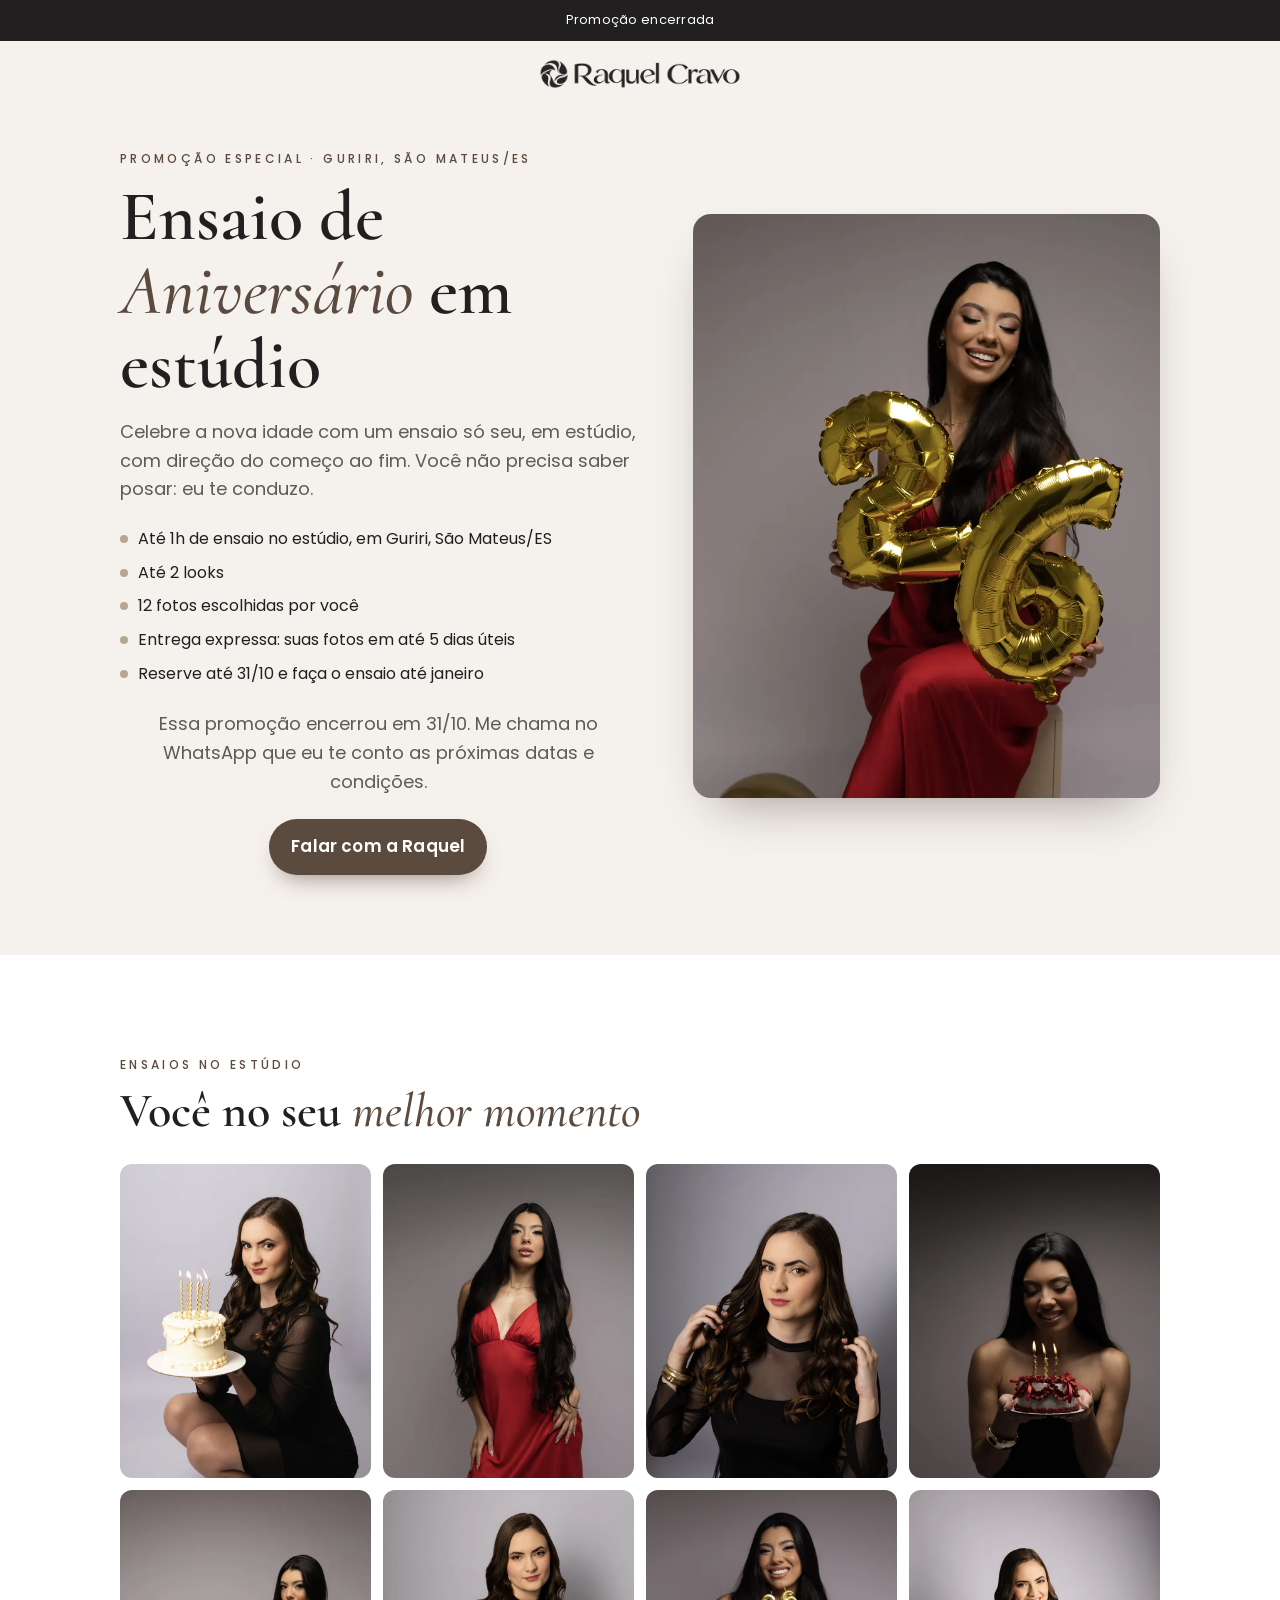
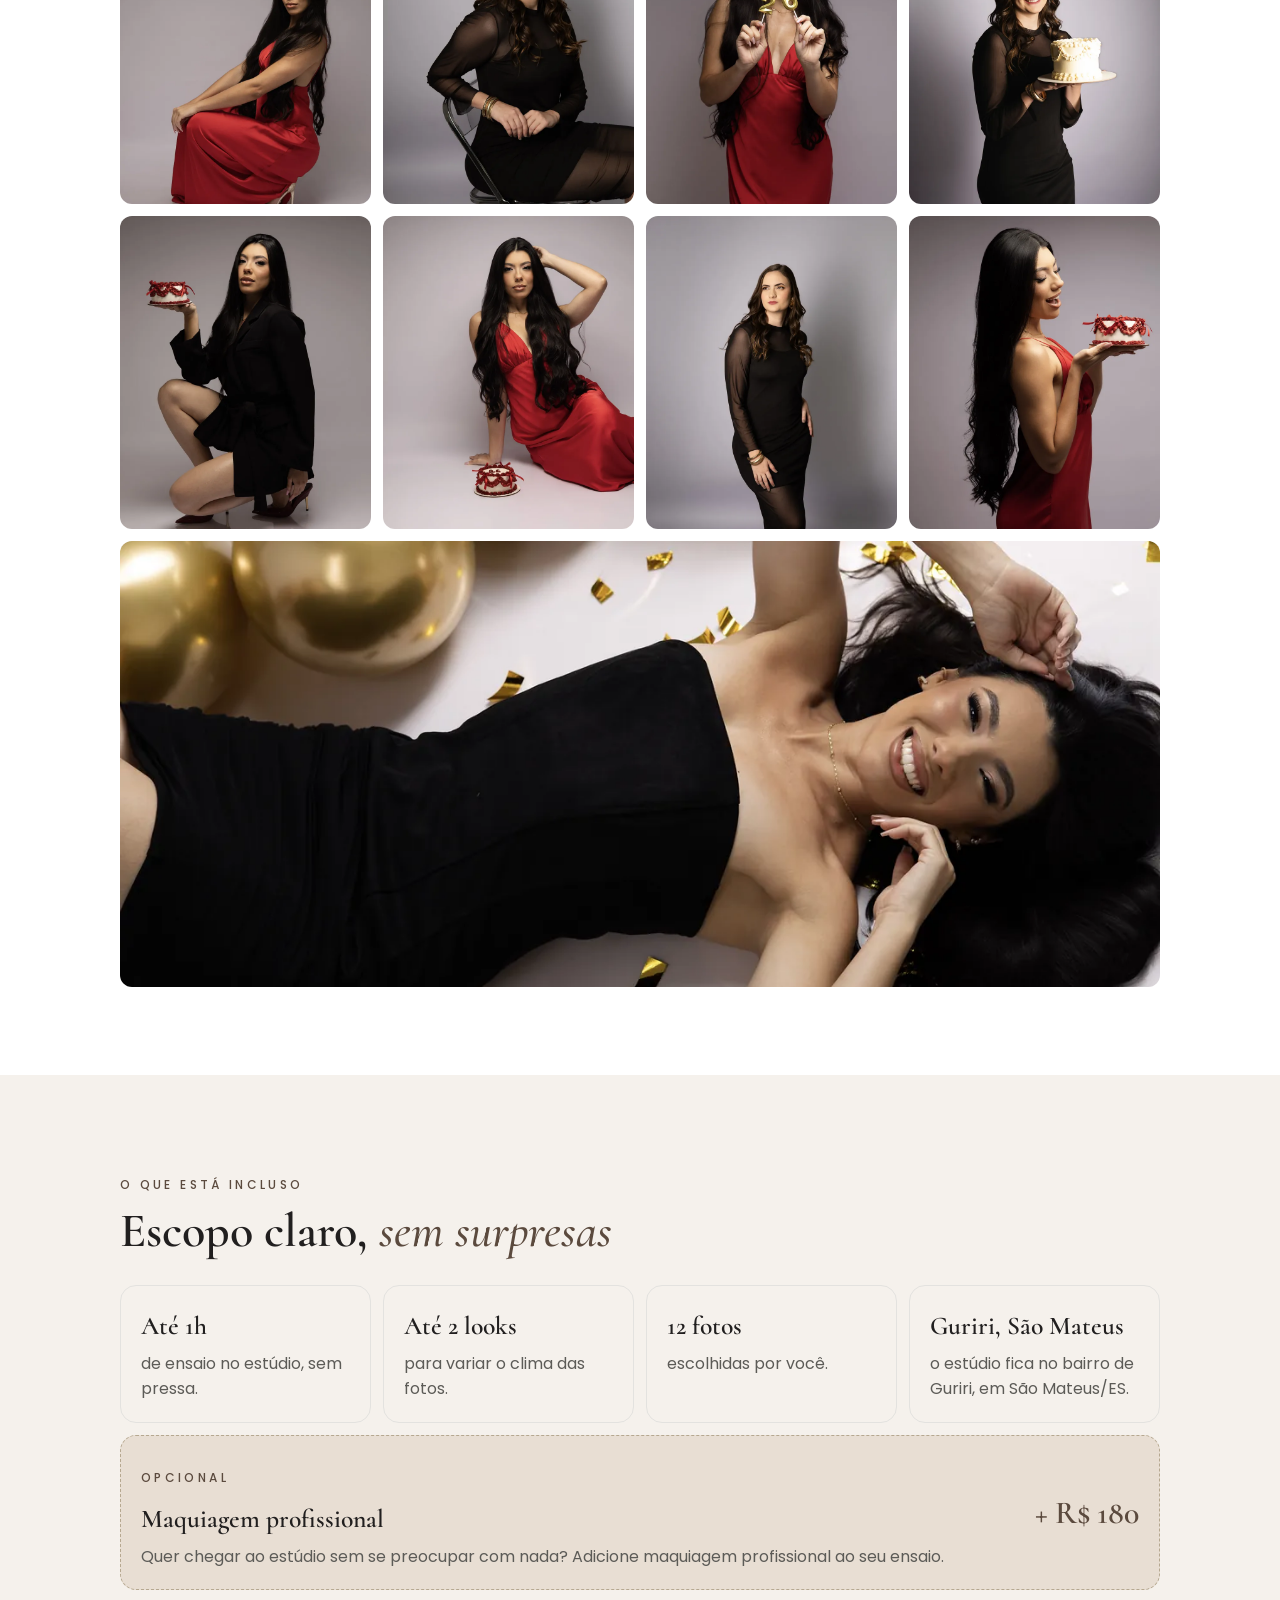
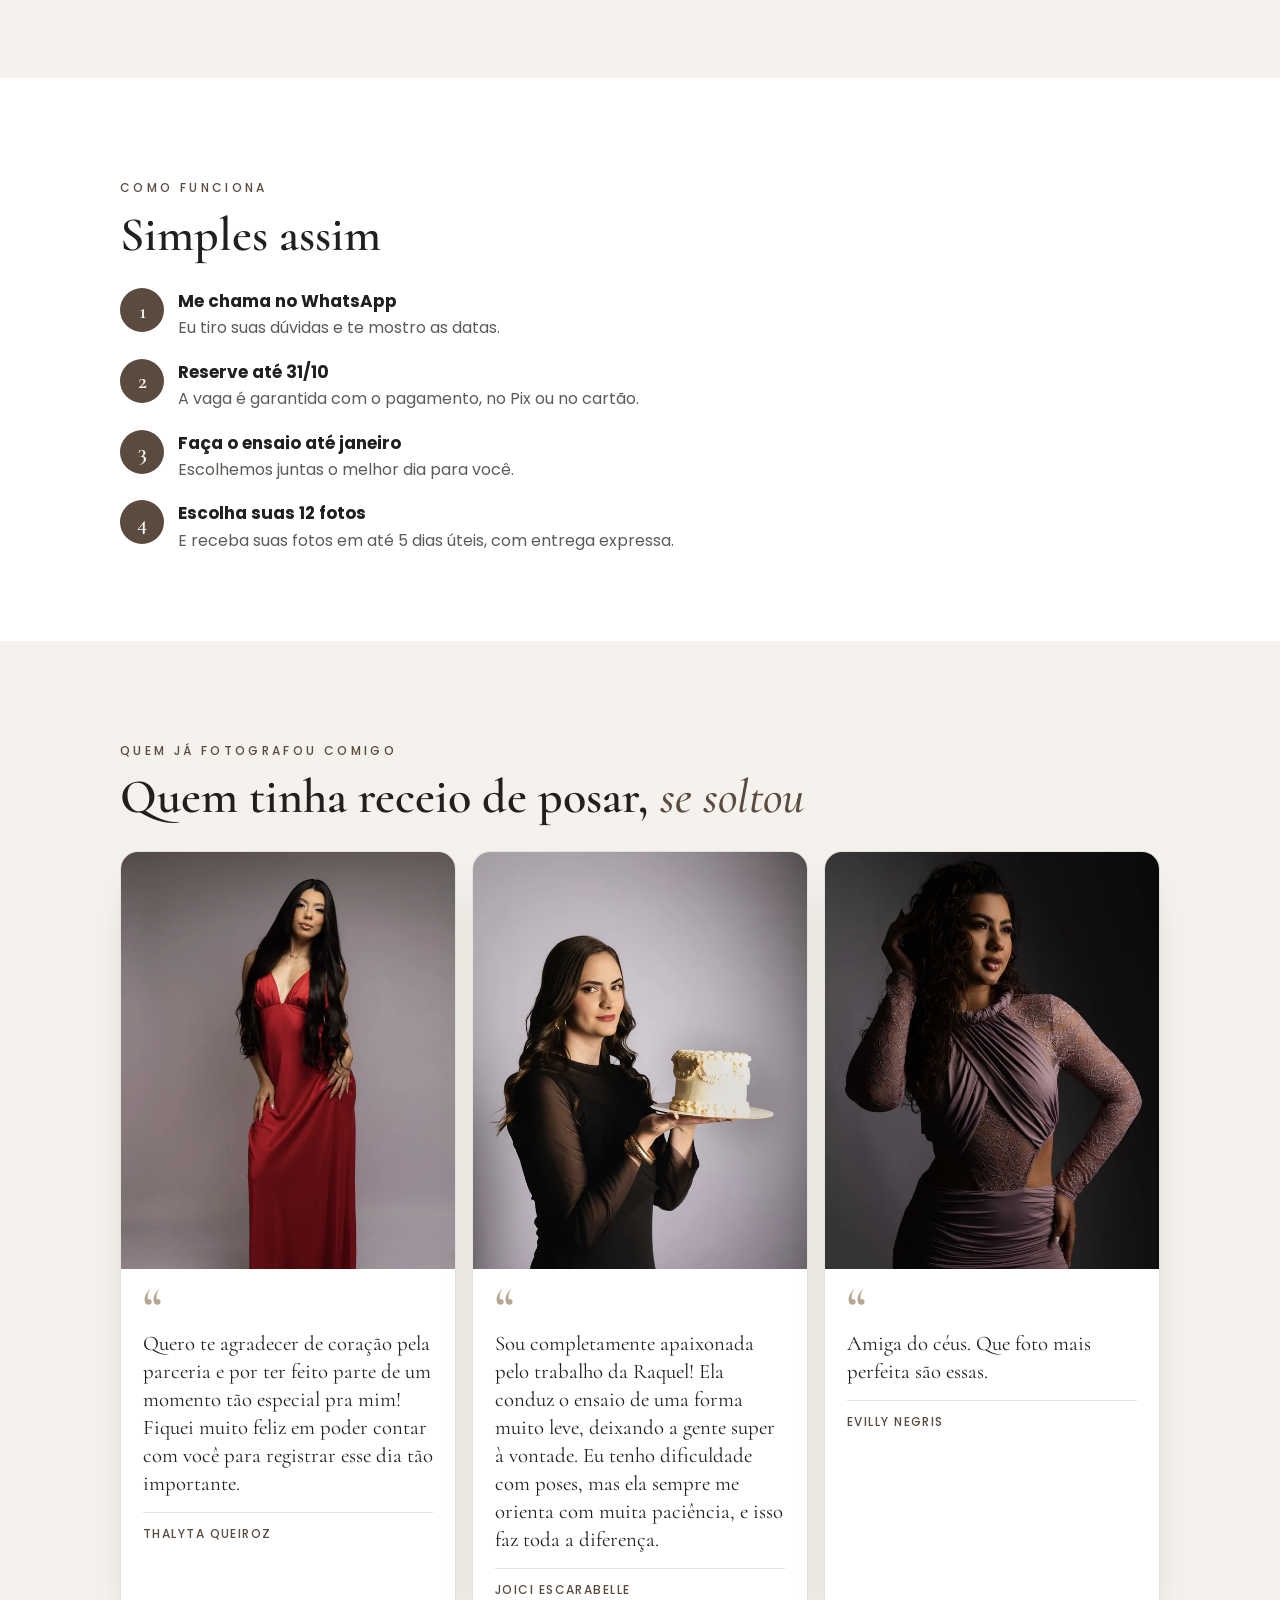
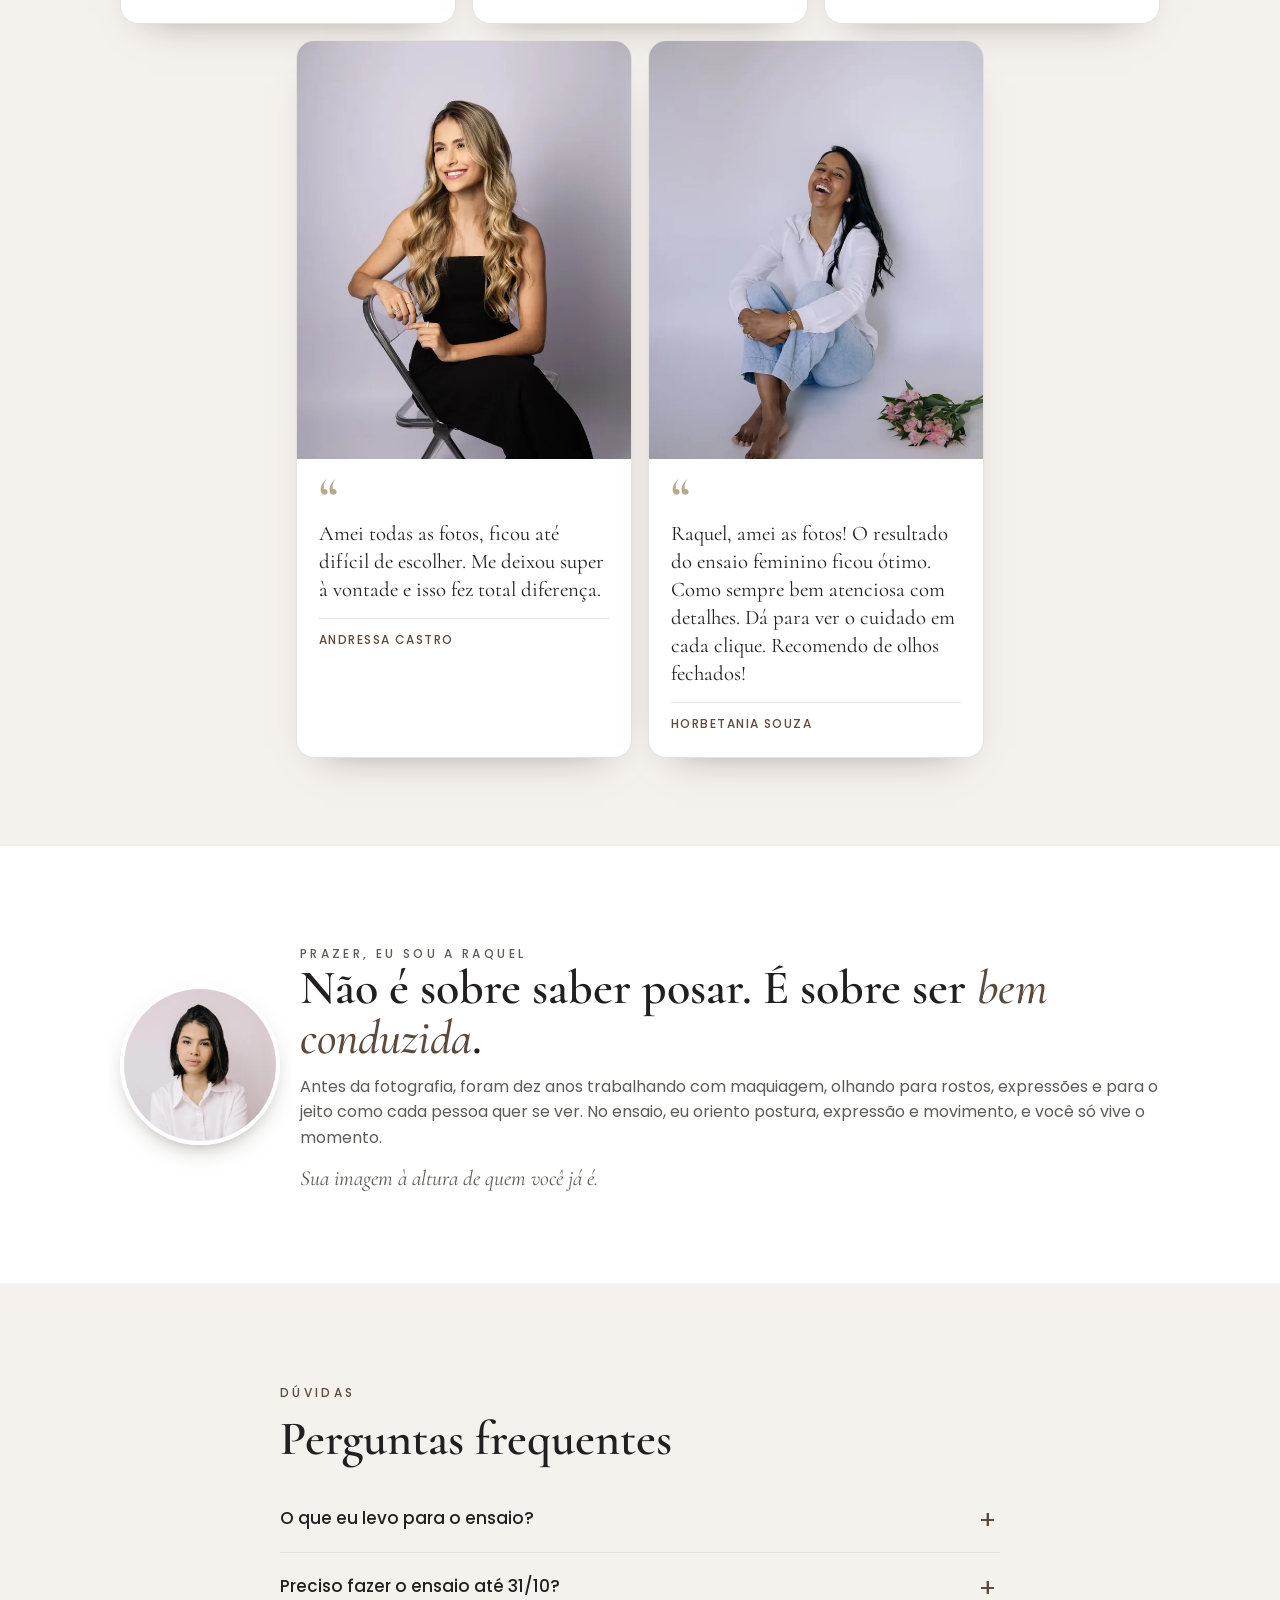
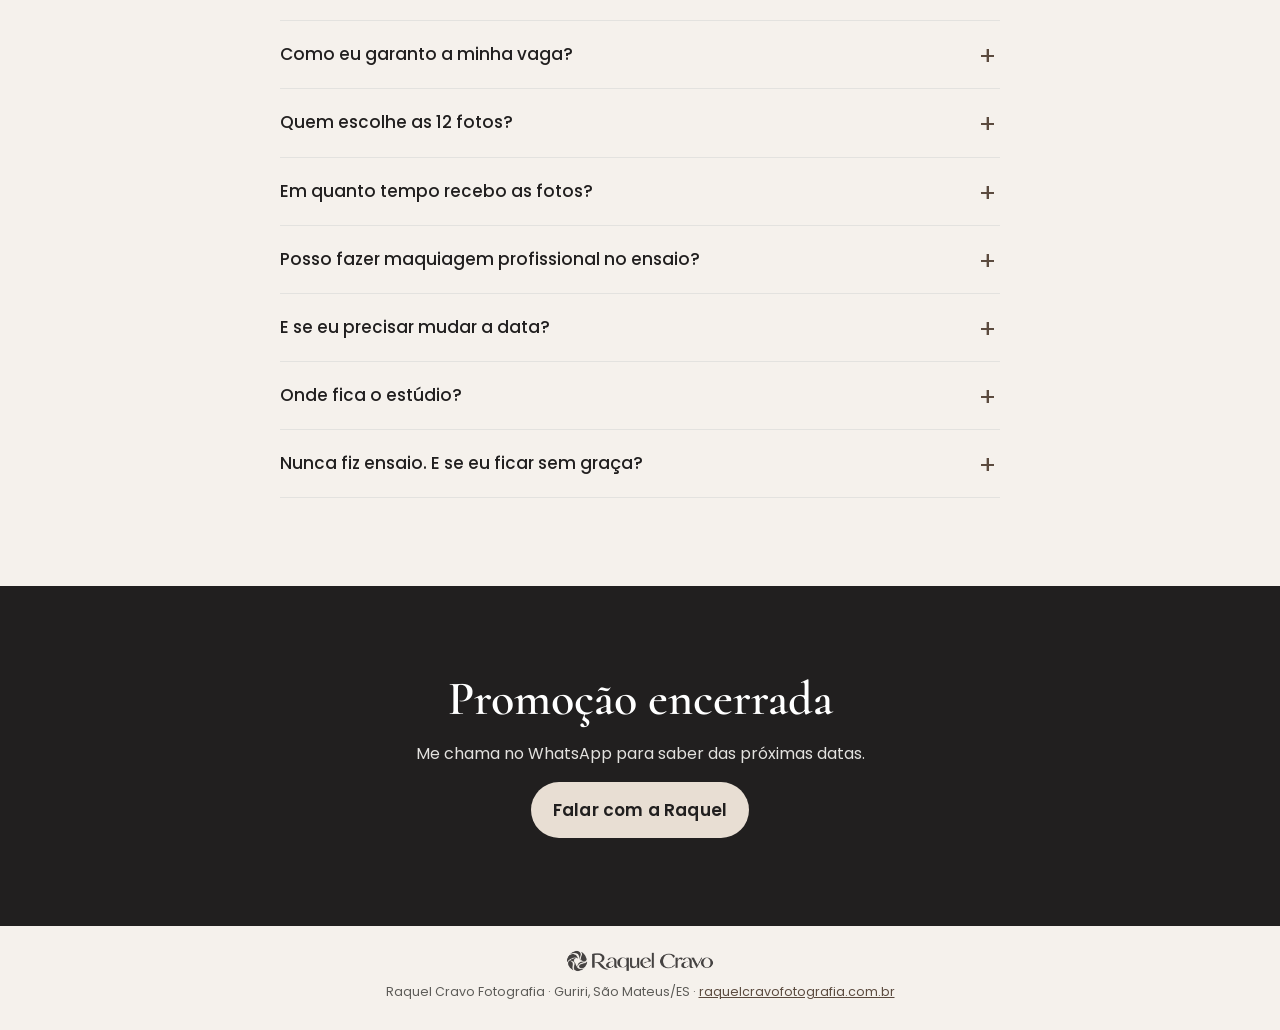
==== aniversario/index.html @ 0a1e026f "Adiciona LP do ensaio de aniversário Co-Authored-By: Claude Sonnet 5.5 <noreply@anthropic.com>" ====
<!doctype html>
<html lang="pt-BR">
<head>
<meta charset="utf-8">
<meta name="viewport" content="width=device-width, initial-scale=1, viewport-fit=cover">
<title>Ensaio de Aniversário em Estúdio | Raquel Cravo Fotografia</title>
<meta name="description" content="Ensaio de aniversário em estúdio em Guriri, São Mateus: até 1h, até 2 looks e 12 fotos escolhidas por você, com entrega expressa em até 5 dias úteis. Em até 12x de R$ 45. Reserve até 31/10.">
<meta name="robots" content="noindex, follow">
<link rel="canonical" href="https://raquelcravofotografia.com.br/aniversario/">
<meta name="theme-color" content="#f5f1ec">
<meta property="og:type" content="website">
<meta property="og:locale" content="pt_BR">
<meta property="og:title" content="Ensaio de Aniversário em Estúdio | Raquel Cravo">
<meta property="og:description" content="Até 1h, até 2 looks e 12 fotos escolhidas por você. Em até 12x de R$ 45. Reserve até 31/10.">
<meta property="og:url" content="https://raquelcravofotografia.com.br/aniversario/">
<meta property="og:image" content="https://raquelcravofotografia.com.br/aniversario/img/og.jpg">
<link rel="icon" href="/favicon.ico">
<link rel="preconnect" href="https://fonts.googleapis.com">
<link rel="preconnect" href="https://fonts.gstatic.com" crossorigin>
<link rel="stylesheet" href="https://fonts.googleapis.com/css2?family=Cormorant:ital,wght@0,500;0,600;1,500&family=Poppins:wght@400;500;600&display=swap" media="print" onload="this.media='all'">
<link rel="preload" as="image" href="img/foto-01.webp" fetchpriority="high">

<!-- Meta Pixel (landing page) -->
<script>
!function(f,b,e,v,n,t,s){if(f.fbq)return;n=f.fbq=function(){n.callMethod?n.callMethod.apply(n,arguments):n.queue.push(arguments)};if(!f._fbq)f._fbq=n;n.push=n;n.loaded=!0;n.version='2.0';n.queue=[];t=b.createElement(e);t.async=!0;t.src=v;s=b.getElementsByTagName(e)[0];s.parentNode.insertBefore(t,s)}(window,document,'script','https://connect.facebook.net/en_US/fbevents.js');
fbq('init','1115416344748995');fbq('track','PageView');
</script>
<noscript><img height="1" width="1" style="display:none" alt="" src="https://www.facebook.com/tr?id=1115416344748995&ev=PageView&noscript=1"></noscript>
<!-- Microsoft Clarity -->
<script>(function(c,l,a,r,i,t,y){c[a]=c[a]||function(){(c[a].q=c[a].q||[]).push(arguments)};t=l.createElement(r);t.async=1;t.src="https://www.clarity.ms/tag/"+i;y=l.getElementsByTagName(r)[0];y.parentNode.insertBefore(t,y)})(window,document,"clarity","script","xpft2k4udn");</script>

<style>
  :root {
    /* Paleta da Plataforma de Marca Raquel Cravo */
    --bg: #f5f1ec;          /* Ivory Veil clareado */
    --bg-2: #e8ded3;        /* Ivory Veil */
    --ink: #211f1f;         /* Obsidian */
    --ink-2: #211f1f;
    --muted: #5c5b57;       /* Graphite */
    --accent: #b6a890;      /* Soft Taupe */
    --accent-dark: #5b4a3e; /* Espresso */
    --olive: #505141;       /* Deep Olive */
    --line: #e3e2df;        /* Cloud White */
    --serif: "Cormorant", Georgia, "Times New Roman", serif;
    --sans: "Poppins", -apple-system, BlinkMacSystemFont, "Segoe UI", Roboto, Arial, sans-serif;
  }
  * { box-sizing: border-box; }
  [hidden] { display: none !important; }
  html { -webkit-text-size-adjust: 100%; scroll-behavior: smooth; }
  body { margin: 0; background: var(--bg); color: var(--ink); font: 16px/1.6 var(--sans); }
  img { max-width: 100%; display: block; }
  a { color: inherit; }
  .wrap { max-width: 1080px; margin: 0 auto; padding: 0 20px; }
  .eyebrow { font-size: 12px; letter-spacing: .28em; text-transform: uppercase; color: var(--accent-dark); font-weight: 500; }
  h1, h2 { font-family: var(--serif); font-weight: 600; color: var(--ink-2); line-height: 1.05; margin: 0; }
  h1 { font-size: clamp(2.6rem, 9vw, 4.4rem); }
  h2 { font-size: clamp(2rem, 6.5vw, 3rem); }
  .italic { font-style: italic; font-weight: 500; color: var(--accent-dark); }
  section { padding: 64px 0; }

  /* Faixa do prazo */
  .deadline {
    position: sticky; top: 0; z-index: 30;
    background: var(--ink); color: #fff; text-align: center;
    padding: 10px 12px; padding-top: max(10px, env(safe-area-inset-top));
    font-size: 13px; letter-spacing: .02em;
  }
  .deadline b { font-variant-numeric: tabular-nums; font-weight: 600; color: #e8ded3; }

  /* Hero */
  .hero { padding: 28px 0 56px; }
  .hero-grid { display: grid; gap: 28px; align-items: center; }
  .hero-photo { border-radius: 18px; overflow: hidden; aspect-ratio: 4/5; background: var(--bg-2); box-shadow: 0 24px 50px -24px rgb(42 31 25 / .45); }
  .hero-photo img { width: 100%; height: 100%; object-fit: cover; }
  .hero p.lead { font-size: 18px; color: var(--muted); margin: 16px 0 22px; }
  .bullets { list-style: none; padding: 0; margin: 0 0 24px; display: grid; gap: 8px; }
  .bullets li { display: flex; gap: 10px; align-items: flex-start; color: var(--ink-2); }
  .bullets li::before { content: ""; flex: none; width: 8px; height: 8px; margin-top: 9px; border-radius: 50%; background: var(--accent); }

  .price { background: #fff; border: 1px solid var(--line); border-radius: 16px; padding: 18px 18px 16px; margin-bottom: 18px; }
  .price .parc { font-family: var(--serif); font-size: 2.4rem; font-weight: 600; color: var(--ink); line-height: 1; }
  .price .parc small { font-family: var(--sans); font-size: 15px; font-weight: 500; color: var(--muted); }
  .price .pix { margin-top: 8px; font-size: 15px; color: var(--ink-2); }
  .price .pix b { color: var(--accent-dark); }
  .tag { display: inline-block; margin-left: 6px; background: var(--bg-2); color: var(--accent-dark); border-radius: 999px; padding: 2px 10px; font-size: 12px; font-weight: 600; }

  .btn {
    display: flex; align-items: center; justify-content: center; gap: 10px;
    width: 100%; min-height: 56px; padding: 0 22px; border-radius: 999px;
    background: var(--accent-dark); color: #fff; text-decoration: none;
    font: 600 17px/1.2 var(--sans); letter-spacing: .01em;
    box-shadow: 0 12px 24px -12px rgb(91 74 62 / .7);
    transition: background-color .2s, transform .2s;
  }
  .btn:hover { background: #211f1f; }
  .btn:active { transform: scale(.98); }
  .btn svg { width: 22px; height: 22px; flex: none; }
  .micro { text-align: center; font-size: 13.5px; color: var(--muted); margin-top: 10px; }

  /* Galeria */
  .gallery { display: grid; grid-template-columns: repeat(2, 1fr); gap: 8px; margin-top: 28px; }
  .gallery figure { margin: 0; border-radius: 12px; overflow: hidden; background: var(--bg-2); aspect-ratio: 4/5; }
  .gallery figure.wide { grid-column: span 2; aspect-ratio: 16/11; }
  .gallery img { width: 100%; height: 100%; object-fit: cover; }

  /* Incluso */
  .alt { background: #fff; }
  .cards { display: grid; gap: 12px; margin-top: 28px; }
  .card { border: 1px solid var(--line); border-radius: 16px; padding: 20px; background: var(--bg); }
  .card h3 { margin: 0 0 4px; font-family: var(--serif); font-size: 1.6rem; font-weight: 600; color: var(--ink-2); }
  .card p { margin: 0; color: var(--muted); }

  .addon { margin-top: 12px; display: flex; gap: 16px; align-items: center; justify-content: space-between; border: 1px dashed var(--accent); border-radius: 16px; padding: 20px; background: var(--bg-2); }
  .addon h3 { margin: 4px 0 4px; font-family: var(--serif); font-size: 1.6rem; font-weight: 600; color: var(--ink-2); }
  .addon p:not(.eyebrow) { margin: 0; color: var(--muted); }
  @media (max-width: 759px) { .addon { flex-direction: column; align-items: flex-start; } }
  .addon-price { flex: none; font: 600 2rem/1 var(--serif); color: var(--accent-dark); white-space: nowrap; }

  /* Passos */
  .steps { list-style: none; padding: 0; margin: 28px 0 0; counter-reset: s; display: grid; gap: 18px; }
  .steps li { counter-increment: s; display: grid; grid-template-columns: 44px 1fr; gap: 14px; align-items: start; }
  .steps li::before { content: counter(s); width: 44px; height: 44px; border-radius: 50%; background: var(--accent-dark); color: #fff; display: flex; align-items: center; justify-content: center; font: 600 1.4rem var(--serif); }
  .steps b { display: block; color: var(--ink-2); font-size: 17px; }
  .steps span { color: var(--muted); }

  /* Depoimentos */
  .deps { display: flex; flex-wrap: wrap; justify-content: center; gap: 16px; margin-top: 28px; }
  .dep { margin: 0; flex: 1 1 100%; background: #fff; border: 1px solid var(--line); border-radius: 18px; overflow: hidden; box-shadow: 0 18px 40px -28px rgb(42 31 25 / .5); display: flex; flex-direction: column; }
  .dep img { width: 100%; height: auto; aspect-ratio: 1/1; object-fit: cover; object-position: 50% 18%; }
  .dep blockquote { margin: 0; padding: 22px 22px 24px; position: relative; flex: 1; }
  .dep blockquote::before { content: "\201C"; display: block; font: 600 3.4rem/.6 var(--serif); color: var(--accent); margin-bottom: 6px; }
  .dep blockquote p { margin: 0; font-family: var(--serif); font-size: 1.3rem; line-height: 1.35; color: var(--ink-2); }
  .dep cite { display: block; margin-top: 14px; padding-top: 12px; border-top: 1px solid var(--line); font: 500 12px var(--sans); letter-spacing: .12em; text-transform: uppercase; color: var(--accent-dark); font-style: normal; }
  .cta-row { display: flex; justify-content: center; margin-top: 28px; }
  .cta-row .btn { max-width: 560px; text-align: center; }

  /* Sobre */
  .about { display: grid; gap: 20px; align-items: center; }
  .about img { width: 140px; height: 140px; border-radius: 50%; object-fit: cover; border: 4px solid #fff; box-shadow: 0 10px 24px -12px rgb(42 31 25 / .5); }
  .about p { color: var(--muted); margin: 10px 0 0; }

  /* FAQ */
  details { border-bottom: 1px solid var(--line); padding: 4px 0; }
  summary { cursor: pointer; list-style: none; padding: 16px 32px 16px 0; position: relative; font-weight: 500; color: var(--ink-2); font-size: 17px; }
  summary::-webkit-details-marker { display: none; }
  summary::after { content: "+"; position: absolute; right: 4px; top: 12px; font: 400 1.6rem var(--sans); color: var(--accent-dark); transition: transform .2s; }
  details[open] summary::after { transform: rotate(45deg); }
  details p { margin: 0 0 16px; color: var(--muted); }

  /* CTA final */
  .final { background: var(--ink); color: #fff; text-align: center; }
  .final h2 { color: #fff; }
  .final p { color: #e3e2df; }
  .count { display: flex; justify-content: center; gap: 10px; margin: 24px 0; }
  .count div { min-width: 68px; padding: 10px 6px; border-radius: 12px; background: rgb(255 255 255 / .08); }
  .count b { display: block; font: 600 2rem/1 var(--serif); font-variant-numeric: tabular-nums; color: #fff; }
  .count small { font-size: 11px; letter-spacing: .14em; text-transform: uppercase; color: #b6a890; }
  .final .btn { max-width: 420px; margin: 0 auto; background: #e8ded3; color: var(--ink); box-shadow: none; }
  .final .btn:hover { background: #fff; }
  .final .micro { color: #a9a6a1; }

  footer { text-align: center; font-size: 12.5px; color: var(--muted); padding: 24px 20px 110px; }
  footer a { color: var(--accent-dark); }

  /* Botão fixo no celular */
  .sticky {
    position: fixed; left: 0; right: 0; bottom: 0; z-index: 40;
    padding: 10px 16px calc(10px + env(safe-area-inset-bottom));
    background: rgb(245 241 236 / .96); border-top: 1px solid var(--line);
    backdrop-filter: blur(8px); -webkit-backdrop-filter: blur(8px);
    transform: translateY(110%); transition: transform .3s ease;
  }
  .sticky.show { transform: none; }
  .sticky .btn { min-height: 52px; font-size: 16px; }

  .closed { text-align: center; }
  .brand { display: flex; justify-content: center; padding: 18px 20px 0; }
  .brand img { height: 30px; width: auto; }
  .tagline { font-family: var(--serif); font-style: italic; font-size: 1.35rem; color: var(--accent-dark); margin: 18px 0 0; }

  @media (min-width: 760px) {
    section { padding: 88px 0; }
    .hero { padding: 48px 0 80px; }
    .hero-grid { grid-template-columns: 1.05fr .95fr; gap: 56px; }
    .hero-photo { order: 2; }
    .btn { width: auto; display: inline-flex; }
    .micro { text-align: left; }
    .gallery { grid-template-columns: repeat(4, 1fr); gap: 12px; }
    .gallery figure.wide { grid-column: span 4; aspect-ratio: 21/9; }
    .cards { grid-template-columns: repeat(4, 1fr); }
    .dep { flex: 0 1 calc((100% - 32px) / 3); }
    .dep img { aspect-ratio: 4/5; object-position: 50% 15%; }
    .about { grid-template-columns: 160px 1fr; }
    .about img { width: 160px; height: 160px; }
    .faq { max-width: 760px; }
    .sticky { display: none; }
    footer { padding-bottom: 28px; }
  }
  @media (prefers-reduced-motion: reduce) {
    html { scroll-behavior: auto; }
    .sticky, .btn, summary::after { transition: none; }
  }
</style>
</head>
<body>

<div class="deadline" role="status">
  <span class="js-open">Reservas até <b>31/10</b> · termina em <b class="js-short">--</b></span>
  <span class="js-closed" hidden>Promoção encerrada</span>
</div>

<header class="brand"><a href="/" aria-label="Raquel Cravo Fotografia"><img src="img/logo-escuro.png" alt="Raquel Cravo" width="1000" height="149"></a></header>

<main>
  <!-- HERO -->
  <section class="hero">
    <div class="wrap hero-grid">
      <div class="hero-photo">
        <img src="img/foto-01.webp" alt="Ensaio de aniversário em estúdio, com balões dourados" width="800" height="1000" fetchpriority="high">
      </div>
      <div>
        <p class="eyebrow">Promoção especial · Guriri, São Mateus/ES</p>
        <h1>Ensaio de <span class="italic">Aniversário</span> em estúdio</h1>
        <p class="lead">Celebre a nova idade com um ensaio só seu, em estúdio, com direção do começo ao fim. Você não precisa saber posar: eu te conduzo.</p>
        <ul class="bullets">
          <li>Até 1h de ensaio no estúdio, em Guriri, São Mateus/ES</li>
          <li>Até 2 looks</li>
          <li>12 fotos escolhidas por você</li>
          <li>Entrega expressa: suas fotos em até 5 dias úteis</li>
          <li>Reserve até 31/10 e faça o ensaio até janeiro</li>
        </ul>

        <div class="js-open">
          <div class="price">
            <div class="parc"><small>em até</small> 12x de R$ 45 <small>no cartão</small></div>
            <div class="pix">ou <b>R$ 450 no Pix</b> <span class="tag">economize R$ 90</span></div>
          </div>
          <a class="btn js-wa" href="#" data-origem="hero">
            <svg viewBox="0 0 24 24" fill="currentColor" aria-hidden="true"><path d="M12.04 2C6.58 2 2.13 6.45 2.13 11.91c0 1.75.46 3.45 1.32 4.95L2.05 22l5.25-1.38c1.45.79 3.08 1.21 4.74 1.21 5.46 0 9.91-4.45 9.91-9.91C21.95 6.45 17.5 2 12.04 2zm5.8 14.07c-.24.69-1.42 1.32-1.96 1.4-.5.08-1.13.11-1.82-.11-.42-.13-.96-.31-1.65-.61-2.9-1.25-4.79-4.17-4.94-4.36-.14-.2-1.18-1.57-1.18-3s.75-2.13 1.02-2.42c.27-.29.58-.36.78-.36h.56c.18 0 .42-.07.66.5.24.58.82 2.01.89 2.16.07.14.12.31.02.5-.1.2-.14.31-.29.48-.14.17-.3.37-.43.5-.14.14-.29.3-.13.59.17.29.74 1.22 1.59 1.98 1.09.97 2.01 1.27 2.3 1.42.29.14.46.12.63-.07.17-.2.72-.84.92-1.13.19-.29.38-.24.65-.14.26.1 1.68.79 1.97.93.29.15.48.22.55.34.07.12.07.69-.17 1.38z"/></svg>
            Quero garantir minha vaga
          </a>
          <p class="micro">Você fala direto comigo no WhatsApp.</p>
        </div>
        <div class="js-closed closed" hidden>
          <p class="lead">Essa promoção encerrou em 31/10. Me chama no WhatsApp que eu te conto as próximas datas e condições.</p>
          <a class="btn js-wa" href="#" data-origem="encerrada">Falar com a Raquel</a>
        </div>
      </div>
    </div>
  </section>

  <!-- GALERIA -->
  <section class="alt">
    <div class="wrap">
      <p class="eyebrow">Ensaios no estúdio</p>
      <h2>Você no seu <span class="italic">melhor momento</span></h2>
      <div class="gallery">
        <figure><img src="img/foto-02.webp" alt="Ensaio de aniversário em estúdio" width="800" height="1000" loading="lazy"></figure>
        <figure><img src="img/foto-11.webp" alt="Ensaio de aniversário em estúdio, look vermelho" width="800" height="1000" loading="lazy"></figure>
        <figure><img src="img/foto-04.webp" alt="Ensaio de aniversário em estúdio" width="800" height="1000" loading="lazy"></figure>
        <figure><img src="img/foto-03.webp" alt="Ensaio de aniversário em estúdio" width="800" height="1000" loading="lazy"></figure>
        <figure><img src="img/foto-12.webp" alt="Ensaio de aniversário em estúdio, look vermelho" width="800" height="1000" loading="lazy"></figure>
        <figure><img src="img/foto-06.webp" alt="Ensaio de aniversário em estúdio" width="800" height="1000" loading="lazy"></figure>
        <figure><img src="img/foto-07.webp" alt="Ensaio de aniversário em estúdio" width="800" height="1000" loading="lazy"></figure>
        <figure><img src="img/foto-08.webp" alt="Ensaio de aniversário em estúdio" width="800" height="1000" loading="lazy"></figure>
        <figure><img src="img/foto-05.webp" alt="Ensaio de aniversário em estúdio" width="800" height="1000" loading="lazy"></figure>
        <figure><img src="img/foto-13.webp" alt="Ensaio de aniversário em estúdio, look vermelho" width="800" height="1000" loading="lazy"></figure>
        <figure><img src="img/foto-09.webp" alt="Ensaio de aniversário em estúdio" width="800" height="1000" loading="lazy"></figure>
        <figure><img src="img/foto-14.webp" alt="Ensaio de aniversário em estúdio, look vermelho" width="800" height="1000" loading="lazy"></figure>
        <figure class="wide"><img src="img/foto-10.webp" alt="Ensaio de aniversário em estúdio, com balões dourados e confete" width="1200" height="825" loading="lazy"></figure>
      </div>
      <div class="cta-row js-open">
        <a class="btn js-wa" href="#" data-origem="galeria"><svg viewBox="0 0 24 24" fill="currentColor" aria-hidden="true"><path d="M12.04 2C6.58 2 2.13 6.45 2.13 11.91c0 1.75.46 3.45 1.32 4.95L2.05 22l5.25-1.38c1.45.79 3.08 1.21 4.74 1.21 5.46 0 9.91-4.45 9.91-9.91C21.95 6.45 17.5 2 12.04 2zm5.8 14.07c-.24.69-1.42 1.32-1.96 1.4-.5.08-1.13.11-1.82-.11-.42-.13-.96-.31-1.65-.61-2.9-1.25-4.79-4.17-4.94-4.36-.14-.2-1.18-1.57-1.18-3s.75-2.13 1.02-2.42c.27-.29.58-.36.78-.36h.56c.18 0 .42-.07.66.5.24.58.82 2.01.89 2.16.07.14.12.31.02.5-.1.2-.14.31-.29.48-.14.17-.3.37-.43.5-.14.14-.29.3-.13.59.17.29.74 1.22 1.59 1.98 1.09.97 2.01 1.27 2.3 1.42.29.14.46.12.63-.07.17-.2.72-.84.92-1.13.19-.29.38-.24.65-.14.26.1 1.68.79 1.97.93.29.15.48.22.55.34.07.12.07.69-.17 1.38z"/></svg>
          Quero garantir meu ensaio
        </a>
      </div>
    </div>
  </section>

  <!-- INCLUSO -->
  <section>
    <div class="wrap">
      <p class="eyebrow">O que está incluso</p>
      <h2>Escopo claro, <span class="italic">sem surpresas</span></h2>
      <div class="cards">
        <div class="card"><h3>Até 1h</h3><p>de ensaio no estúdio, sem pressa.</p></div>
        <div class="card"><h3>Até 2 looks</h3><p>para variar o clima das fotos.</p></div>
        <div class="card"><h3>12 fotos</h3><p>escolhidas por você.</p></div>
        <div class="card"><h3>Guriri, São Mateus</h3><p>o estúdio fica no bairro de Guriri, em São Mateus/ES.</p></div>
      </div>
      <div class="addon">
        <div>
          <p class="eyebrow">Opcional</p>
          <h3>Maquiagem profissional</h3>
          <p>Quer chegar ao estúdio sem se preocupar com nada? Adicione maquiagem profissional ao seu ensaio.</p>
        </div>
        <div class="addon-price">+ R$ 180</div>
      </div>
      <div class="cta-row js-open">
        <a class="btn js-wa" href="#" data-origem="maquiagem"><svg viewBox="0 0 24 24" fill="currentColor" aria-hidden="true"><path d="M12.04 2C6.58 2 2.13 6.45 2.13 11.91c0 1.75.46 3.45 1.32 4.95L2.05 22l5.25-1.38c1.45.79 3.08 1.21 4.74 1.21 5.46 0 9.91-4.45 9.91-9.91C21.95 6.45 17.5 2 12.04 2zm5.8 14.07c-.24.69-1.42 1.32-1.96 1.4-.5.08-1.13.11-1.82-.11-.42-.13-.96-.31-1.65-.61-2.9-1.25-4.79-4.17-4.94-4.36-.14-.2-1.18-1.57-1.18-3s.75-2.13 1.02-2.42c.27-.29.58-.36.78-.36h.56c.18 0 .42-.07.66.5.24.58.82 2.01.89 2.16.07.14.12.31.02.5-.1.2-.14.31-.29.48-.14.17-.3.37-.43.5-.14.14-.29.3-.13.59.17.29.74 1.22 1.59 1.98 1.09.97 2.01 1.27 2.3 1.42.29.14.46.12.63-.07.17-.2.72-.84.92-1.13.19-.29.38-.24.65-.14.26.1 1.68.79 1.97.93.29.15.48.22.55.34.07.12.07.69-.17 1.38z"/></svg>
          Quero garantir meu ensaio com maquiagem profissional
        </a>
      </div>
    </div>
  </section>

  <!-- COMO FUNCIONA -->
  <section class="alt">
    <div class="wrap">
      <p class="eyebrow">Como funciona</p>
      <h2>Simples assim</h2>
      <ol class="steps">
        <li><div><b>Me chama no WhatsApp</b><span>Eu tiro suas dúvidas e te mostro as datas.</span></div></li>
        <li><div><b>Reserve até 31/10</b><span>A vaga é garantida com o pagamento, no Pix ou no cartão.</span></div></li>
        <li><div><b>Faça o ensaio até janeiro</b><span>Escolhemos juntas o melhor dia para você.</span></div></li>
        <li><div><b>Escolha suas 12 fotos</b><span>E receba suas fotos em até 5 dias úteis, com entrega expressa.</span></div></li>
      </ol>
    </div>
  </section>

  <!-- DEPOIMENTOS -->
  <section>
    <div class="wrap">
      <p class="eyebrow">Quem já fotografou comigo</p>
      <h2>Quem tinha receio de posar, <span class="italic">se soltou</span></h2>
      <div class="deps">
        <figure class="dep">
          <img src="img/dep-5.webp" alt="Thalyta em ensaio de aniversário, de vestido vermelho" width="640" height="800" loading="lazy">
          <blockquote><p>Quero te agradecer de coração pela parceria e por ter feito parte de um momento tão especial pra mim! Fiquei muito feliz em poder contar com você para registrar esse dia tão importante.</p><cite>Thalyta Queiroz</cite></blockquote>
        </figure>
        <figure class="dep">
          <img src="img/dep-9.webp" alt="Joici segurando um bolo em ensaio no estúdio" width="640" height="800" loading="lazy">
          <blockquote><p>Sou completamente apaixonada pelo trabalho da Raquel! Ela conduz o ensaio de uma forma muito leve, deixando a gente super à vontade. Eu tenho dificuldade com poses, mas ela sempre me orienta com muita paciência, e isso faz toda a diferença.</p><cite>Joici Escarabelle</cite></blockquote>
        </figure>
        <figure class="dep">
          <img src="img/dep-6.webp" alt="Evilly em ensaio no estúdio" width="640" height="800" loading="lazy">
          <blockquote><p>Amiga do céus. Que foto mais perfeita são essas.</p><cite>Evilly Negris</cite></blockquote>
        </figure>
        <figure class="dep">
          <img src="img/dep-7.webp" alt="Andressa sentada em uma cadeira, em ensaio no estúdio" width="640" height="800" loading="lazy">
          <blockquote><p>Amei todas as fotos, ficou até difícil de escolher. Me deixou super à vontade e isso fez total diferença.</p><cite>Andressa Castro</cite></blockquote>
        </figure>
        <figure class="dep">
          <img src="img/dep-8.webp" alt="Horbetania sorrindo em ensaio no estúdio" width="640" height="800" loading="lazy">
          <blockquote><p>Raquel, amei as fotos! O resultado do ensaio feminino ficou ótimo. Como sempre bem atenciosa com detalhes. Dá para ver o cuidado em cada clique. Recomendo de olhos fechados!</p><cite>Horbetania Souza</cite></blockquote>
        </figure>
      </div>
      <div class="cta-row js-open">
        <a class="btn js-wa" href="#" data-origem="depoimentos"><svg viewBox="0 0 24 24" fill="currentColor" aria-hidden="true"><path d="M12.04 2C6.58 2 2.13 6.45 2.13 11.91c0 1.75.46 3.45 1.32 4.95L2.05 22l5.25-1.38c1.45.79 3.08 1.21 4.74 1.21 5.46 0 9.91-4.45 9.91-9.91C21.95 6.45 17.5 2 12.04 2zm5.8 14.07c-.24.69-1.42 1.32-1.96 1.4-.5.08-1.13.11-1.82-.11-.42-.13-.96-.31-1.65-.61-2.9-1.25-4.79-4.17-4.94-4.36-.14-.2-1.18-1.57-1.18-3s.75-2.13 1.02-2.42c.27-.29.58-.36.78-.36h.56c.18 0 .42-.07.66.5.24.58.82 2.01.89 2.16.07.14.12.31.02.5-.1.2-.14.31-.29.48-.14.17-.3.37-.43.5-.14.14-.29.3-.13.59.17.29.74 1.22 1.59 1.98 1.09.97 2.01 1.27 2.3 1.42.29.14.46.12.63-.07.17-.2.72-.84.92-1.13.19-.29.38-.24.65-.14.26.1 1.68.79 1.97.93.29.15.48.22.55.34.07.12.07.69-.17 1.38z"/></svg>
          Quero garantir minha vaga
        </a>
      </div>
    </div>
  </section>

  <!-- SOBRE -->
  <section class="alt">
    <div class="wrap about">
      <img src="img/raquel.webp" alt="Raquel Cravo, fotógrafa" width="160" height="160" loading="lazy">
      <div>
        <p class="eyebrow">Prazer, eu sou a Raquel</p>
        <h2>Não é sobre saber posar. É sobre ser <span class="italic">bem conduzida</span>.</h2>
        <p>Antes da fotografia, foram dez anos trabalhando com maquiagem, olhando para rostos, expressões e para o jeito como cada pessoa quer se ver. No ensaio, eu oriento postura, expressão e movimento, e você só vive o momento.</p>
        <p class="tagline">Sua imagem à altura de quem você já é.</p>
      </div>
    </div>
  </section>

  <!-- FAQ -->
  <section>
    <div class="wrap faq">
      <p class="eyebrow">Dúvidas</p>
      <h2>Perguntas frequentes</h2>
      <div style="margin-top:20px">
        <details><summary>O que eu levo para o ensaio?</summary><p>Até 2 roupas e o que quiser para deixar o ensaio com a sua cara: balões, bolo, vela com a sua idade, acessórios. Eu te ajudo a pensar na composição antes do dia.</p></details>
        <details><summary>Preciso fazer o ensaio até 31/10?</summary><p>Não. Até 31/10 é o prazo para reservar a sua vaga. O ensaio pode ser feito até janeiro, no dia que for melhor para você.</p></details>
        <details><summary>Como eu garanto a minha vaga?</summary><p>Com o pagamento até 31/10, R$ 450 no Pix ou em até 12x de R$ 45 no cartão. É só me chamar no WhatsApp.</p></details>
        <details><summary>Quem escolhe as 12 fotos?</summary><p>Você. Depois do ensaio, você escolhe as 12 fotos favoritas.</p></details>
        <details><summary>Em quanto tempo recebo as fotos?</summary><p>Em até 5 dias úteis depois da escolha. É a entrega expressa, já incluída.</p></details>
        <details><summary>Posso fazer maquiagem profissional no ensaio?</summary><p>Pode. É um adicional de R$ 180. Me avisa no WhatsApp que eu organizo com você.</p></details>
        <details><summary>E se eu precisar mudar a data?</summary><p>Sem problema: o reagendamento é gratuito com aviso de 48h.</p></details>
        <details><summary>Onde fica o estúdio?</summary><p>Em Guriri, bairro de São Mateus/ES. Te passo o endereço certinho no WhatsApp.</p></details>
        <details><summary>Nunca fiz ensaio. E se eu ficar sem graça?</summary><p>É normal sentir isso. Eu te conduzo em cada pose, expressão e movimento, no seu tempo. Você não precisa saber posar.</p></details>
      </div>
    </div>
  </section>

  <!-- CTA FINAL -->
  <section class="final">
    <div class="wrap">
      <div class="js-open">
        <p class="eyebrow" style="color:#b6a890">Reservas até 31/10</p>
        <h2>Garanta o seu ensaio de <span class="italic" style="color:#e8ded3">aniversário</span></h2>
        <div class="count" aria-label="Tempo restante para reservar">
          <div><b class="js-d">--</b><small>dias</small></div>
          <div><b class="js-h">--</b><small>horas</small></div>
          <div><b class="js-m">--</b><small>min</small></div>
          <div><b class="js-s">--</b><small>seg</small></div>
        </div>
        <p>Em até 12x de R$ 45 no cartão ou R$ 450 no Pix</p>
        <a class="btn js-wa" href="#" data-origem="final">Quero garantir minha vaga</a>
        <p class="micro" style="text-align:center">Reserve agora e faça o ensaio até janeiro.</p>
      </div>
      <div class="js-closed" hidden>
        <h2>Promoção encerrada</h2>
        <p>Me chama no WhatsApp para saber das próximas datas.</p>
        <a class="btn js-wa" href="#" data-origem="encerrada">Falar com a Raquel</a>
      </div>
    </div>
  </section>
</main>

<footer>
  <img src="img/logo-escuro.png" alt="" width="1000" height="149" style="height:22px;width:auto;margin:0 auto 10px;opacity:.85">
  Raquel Cravo Fotografia · Guriri, São Mateus/ES · <a href="/">raquelcravofotografia.com.br</a>
</footer>

<div class="sticky js-open" aria-hidden="true">
  <a class="btn js-wa" href="#" data-origem="fixo" tabindex="-1">Quero garantir minha vaga</a>
</div>

<script>
(function () {
  var WA = "5527995118412";
  var MSG = "Oi, Raquel! Vi a promoção do ensaio de aniversário e quero garantir minha vaga.";
  var MSG_MAKEUP = "Oi, Raquel! Vi a promoção do ensaio de aniversário e quero garantir meu ensaio com maquiagem profissional.";
  var MSG_CLOSED = "Oi, Raquel! Vi a página do ensaio de aniversário e quero saber das próximas datas.";
  var DEADLINE = new Date("2026-10-31T23:59:59-03:00").getTime();

  function closed() { return Date.now() > DEADLINE; }

  document.querySelectorAll(".js-wa").forEach(function (a) {
    var encerrada = a.getAttribute("data-origem") === "encerrada";
    a.href = "https://wa.me/" + WA + "?text=" + encodeURIComponent(encerrada ? MSG_CLOSED : (a.getAttribute("data-origem") === "maquiagem" ? MSG_MAKEUP : MSG));
    a.target = "_blank";
    a.rel = "noopener";
    a.addEventListener("click", function () {
      if (window.fbq) fbq("track", "Contact", { content_name: "Ensaio de Aniversário", origem: a.getAttribute("data-origem") });
    });
  });

  function setState() {
    var isClosed = closed();
    document.querySelectorAll(".js-open").forEach(function (e) { e.hidden = isClosed; });
    document.querySelectorAll(".js-closed").forEach(function (e) { e.hidden = !isClosed; });
    return isClosed;
  }

  var pad = function (n) { return n < 10 ? "0" + n : String(n); };
  function tick() {
    if (setState()) return;
    var diff = Math.max(0, DEADLINE - Date.now());
    var d = Math.floor(diff / 864e5), h = Math.floor(diff / 36e5) % 24, m = Math.floor(diff / 6e4) % 60, s = Math.floor(diff / 1e3) % 60;
    var set = function (sel, v) { var el = document.querySelector(sel); if (el) el.textContent = v; };
    set(".js-d", pad(d)); set(".js-h", pad(h)); set(".js-m", pad(m)); set(".js-s", pad(s));
    set(".js-short", (d > 0 ? d + "d " : "") + pad(h) + "h " + pad(m) + "m " + pad(s) + "s");
    setTimeout(tick, 1000);
  }
  tick();

  // Botão fixo no celular: aparece depois que o botão principal sai da tela.
  var sticky = document.querySelector(".sticky");
  var main = document.querySelector(".hero .js-wa");
  if (sticky && main && "IntersectionObserver" in window) {
    new IntersectionObserver(function (es) {
      sticky.classList.toggle("show", !es[0].isIntersecting && es[0].boundingClientRect.top < 0);
    }).observe(main);
  }
})();
</script>
</body>
</html>
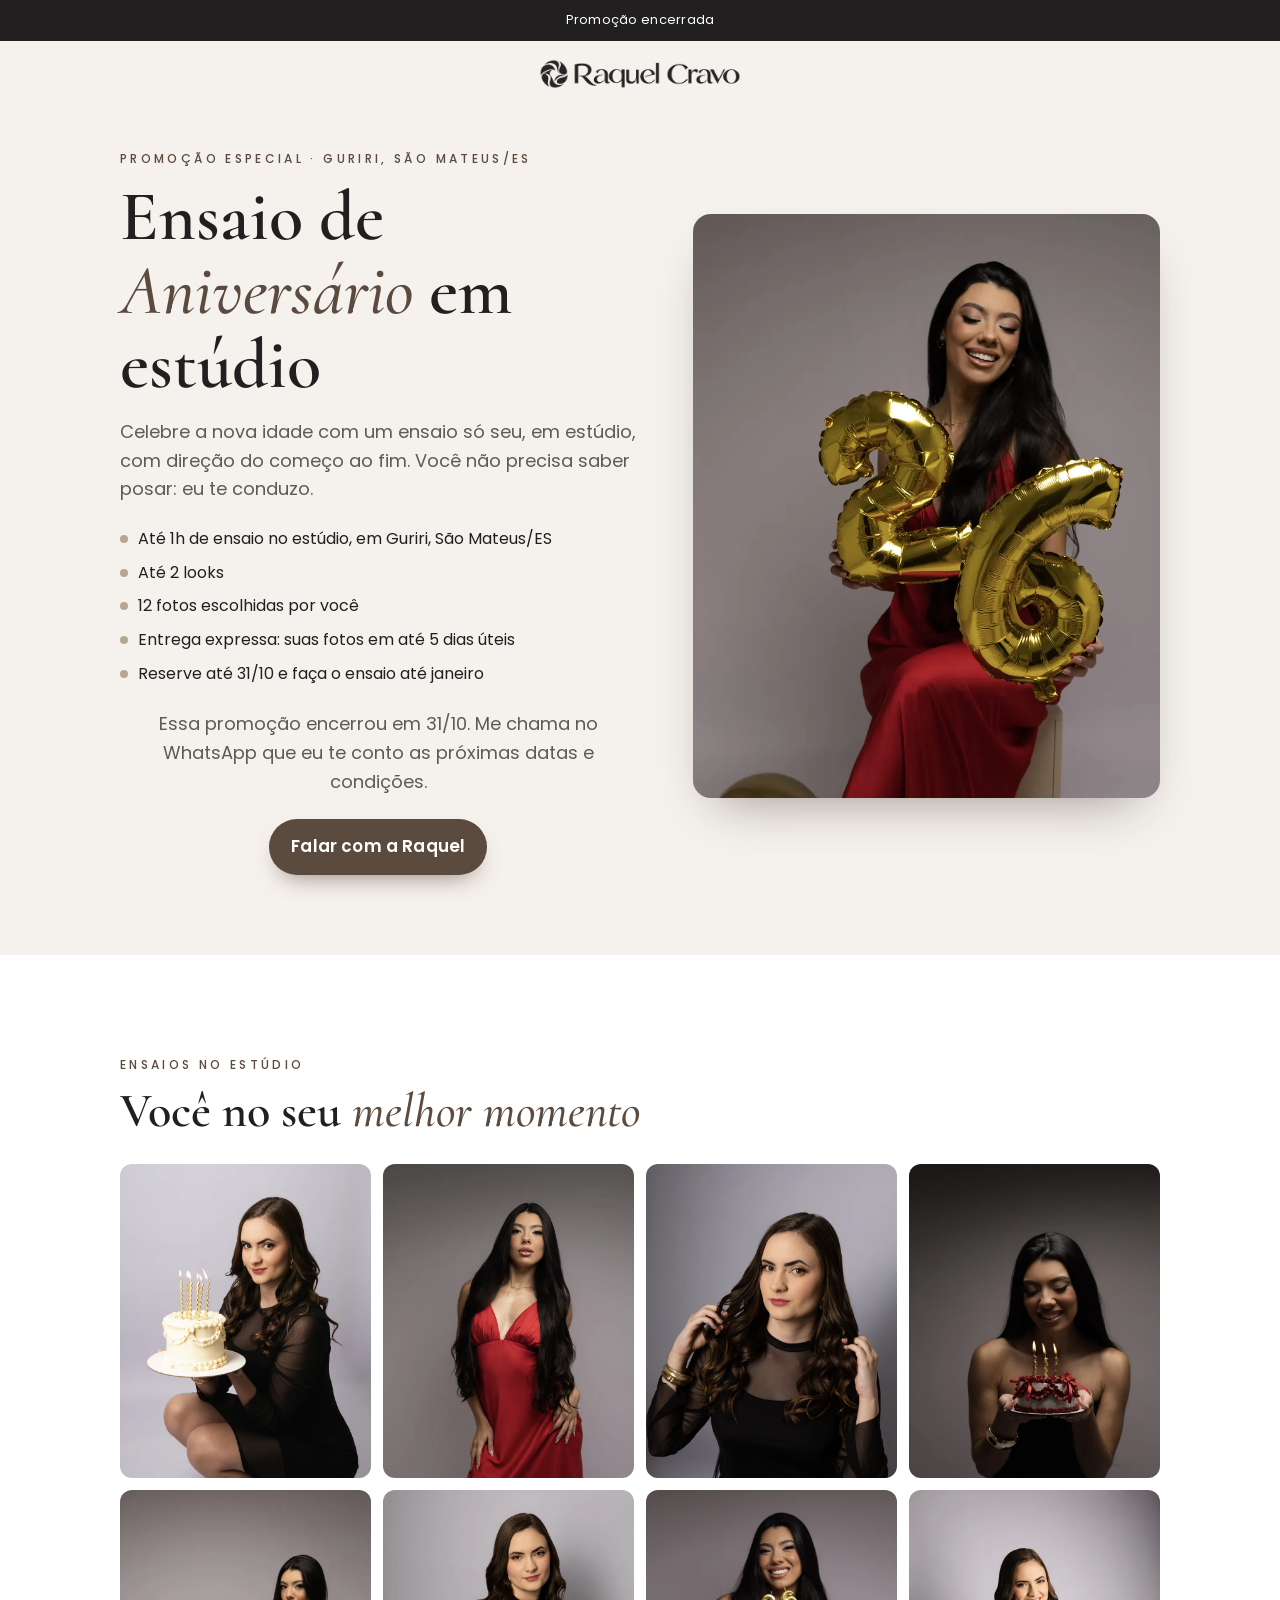
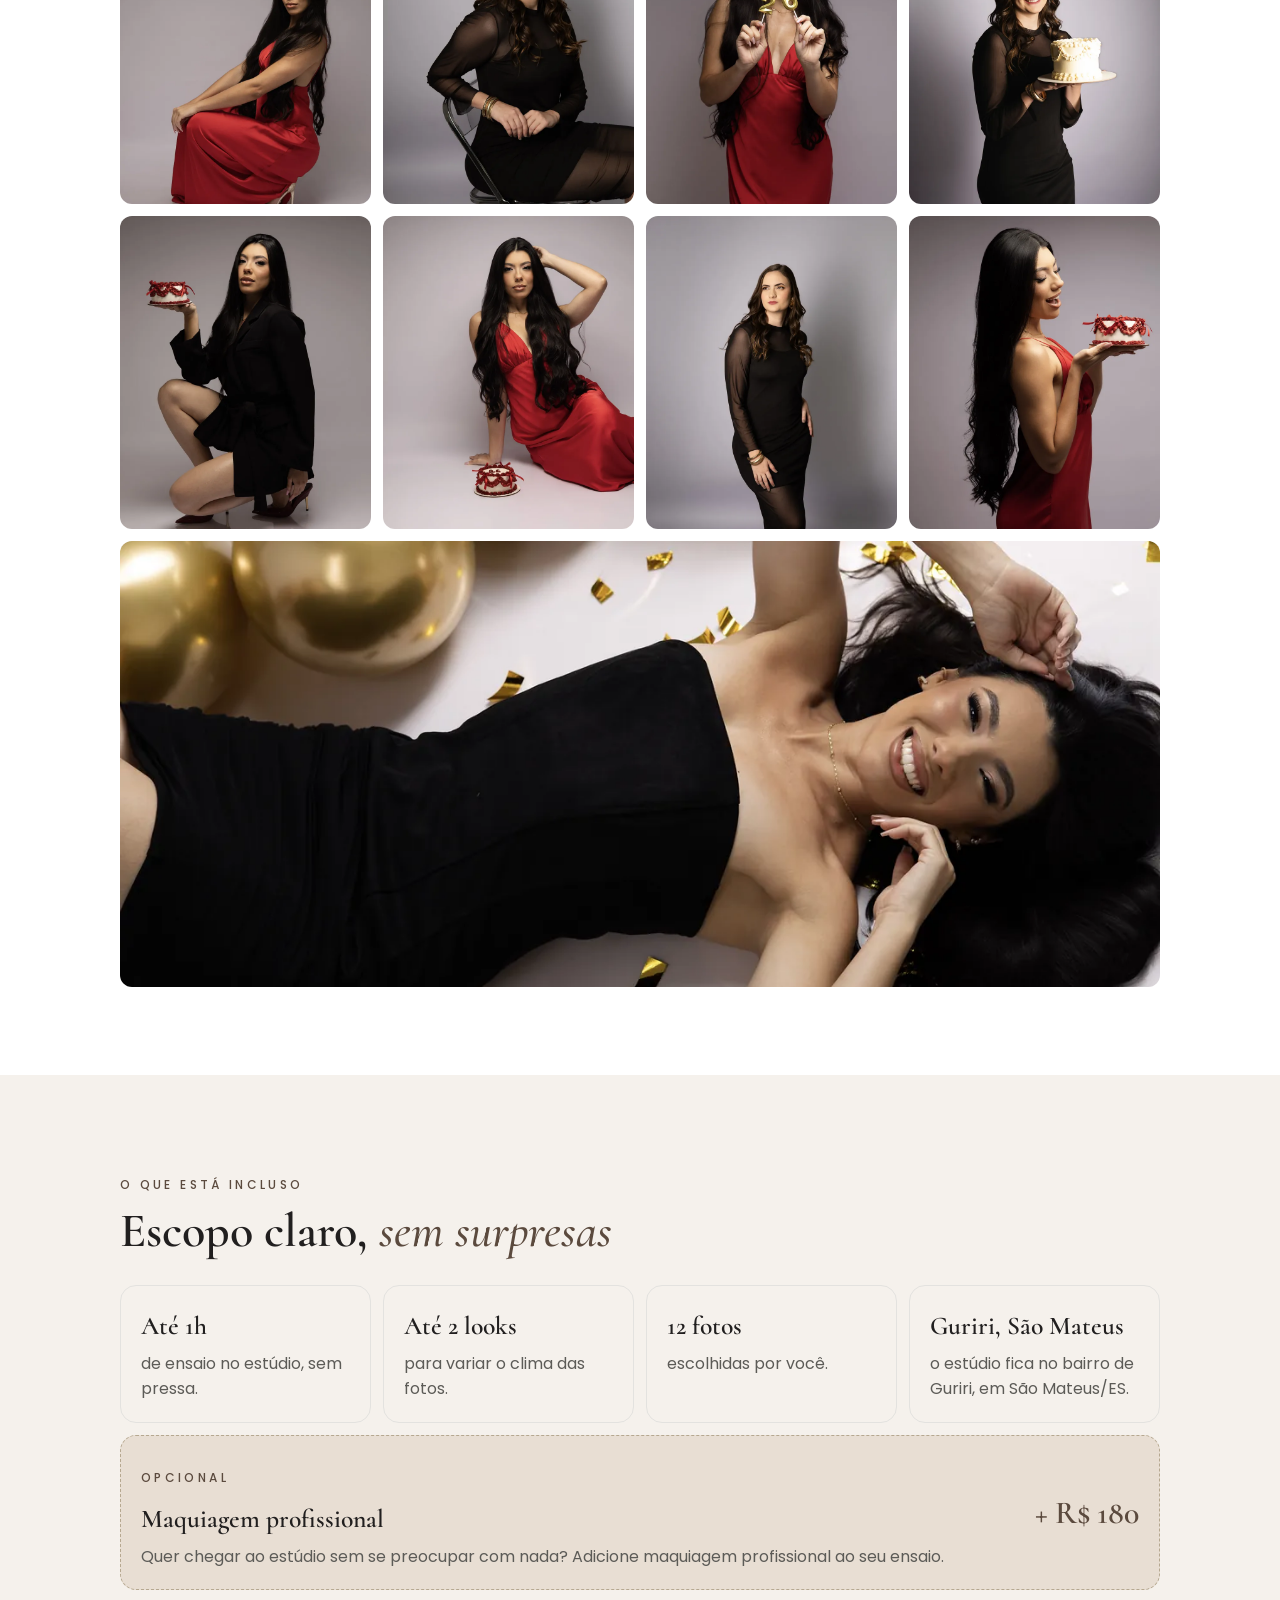
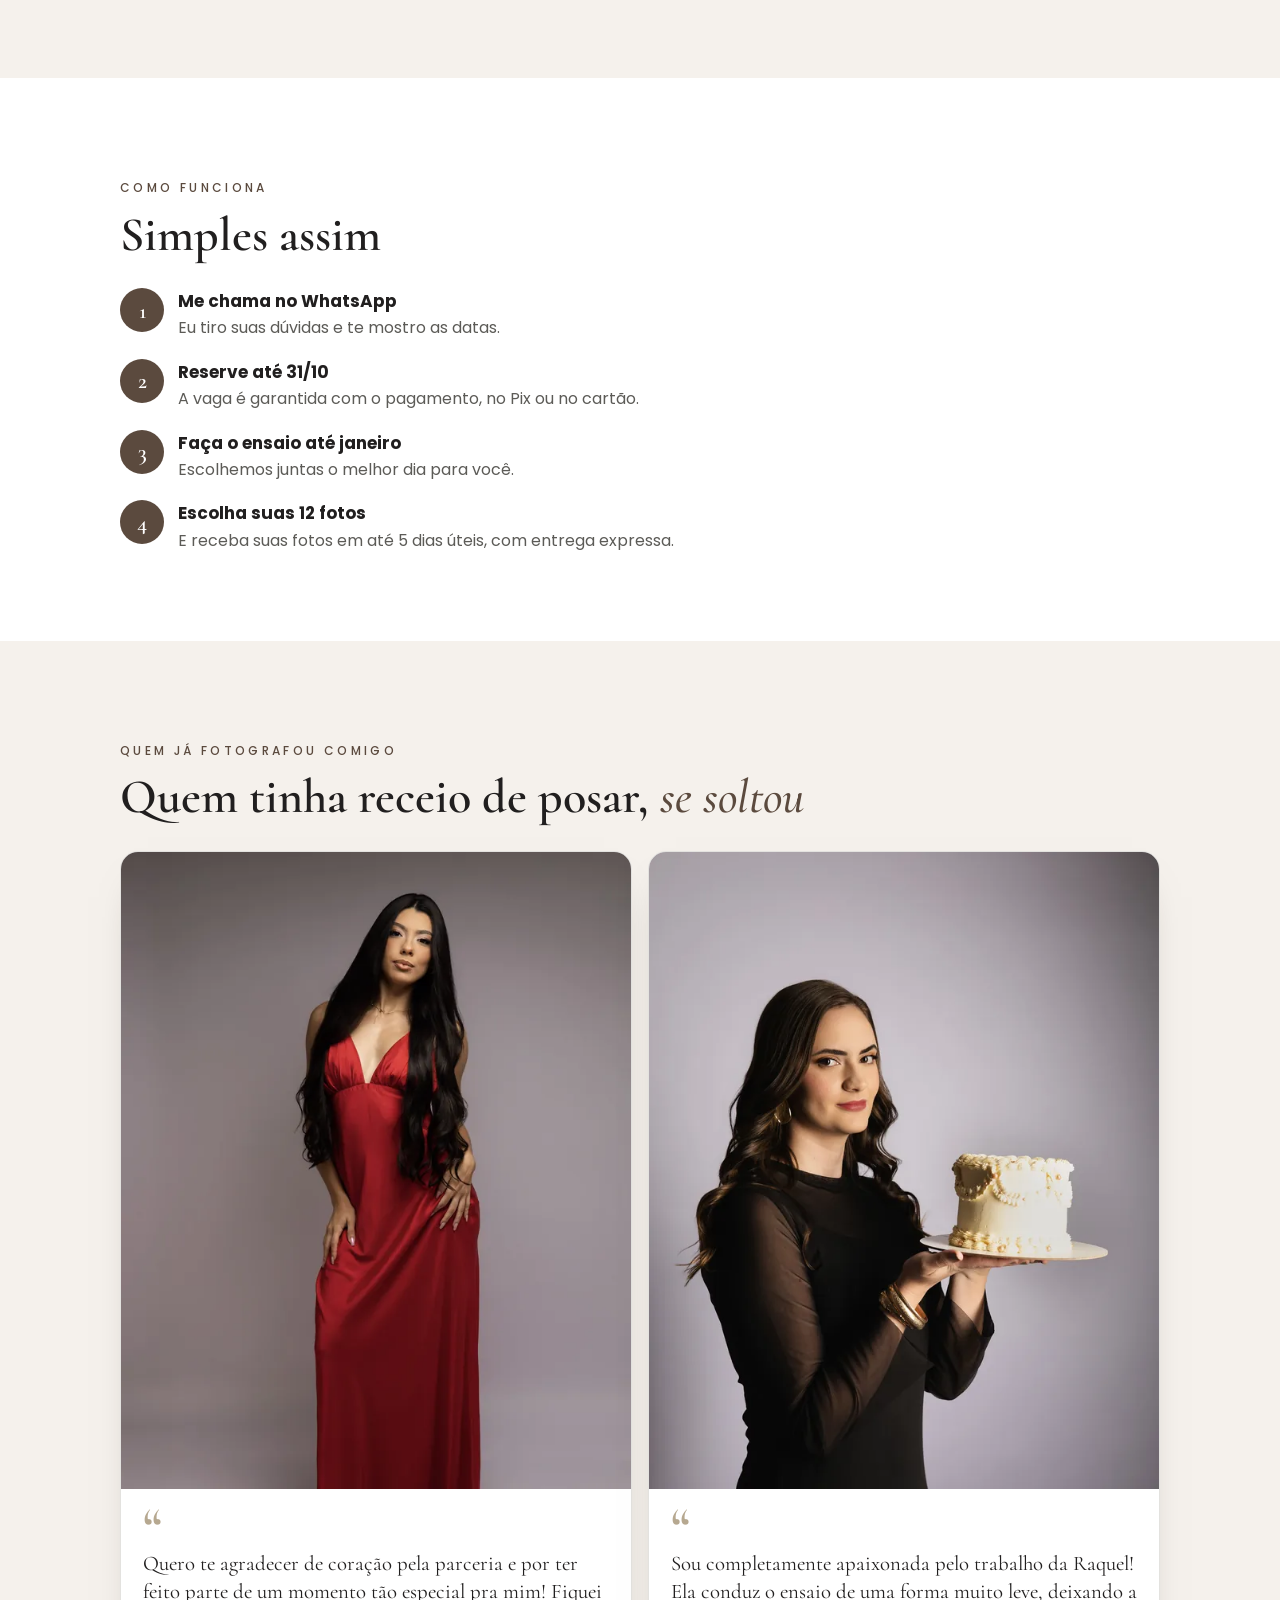
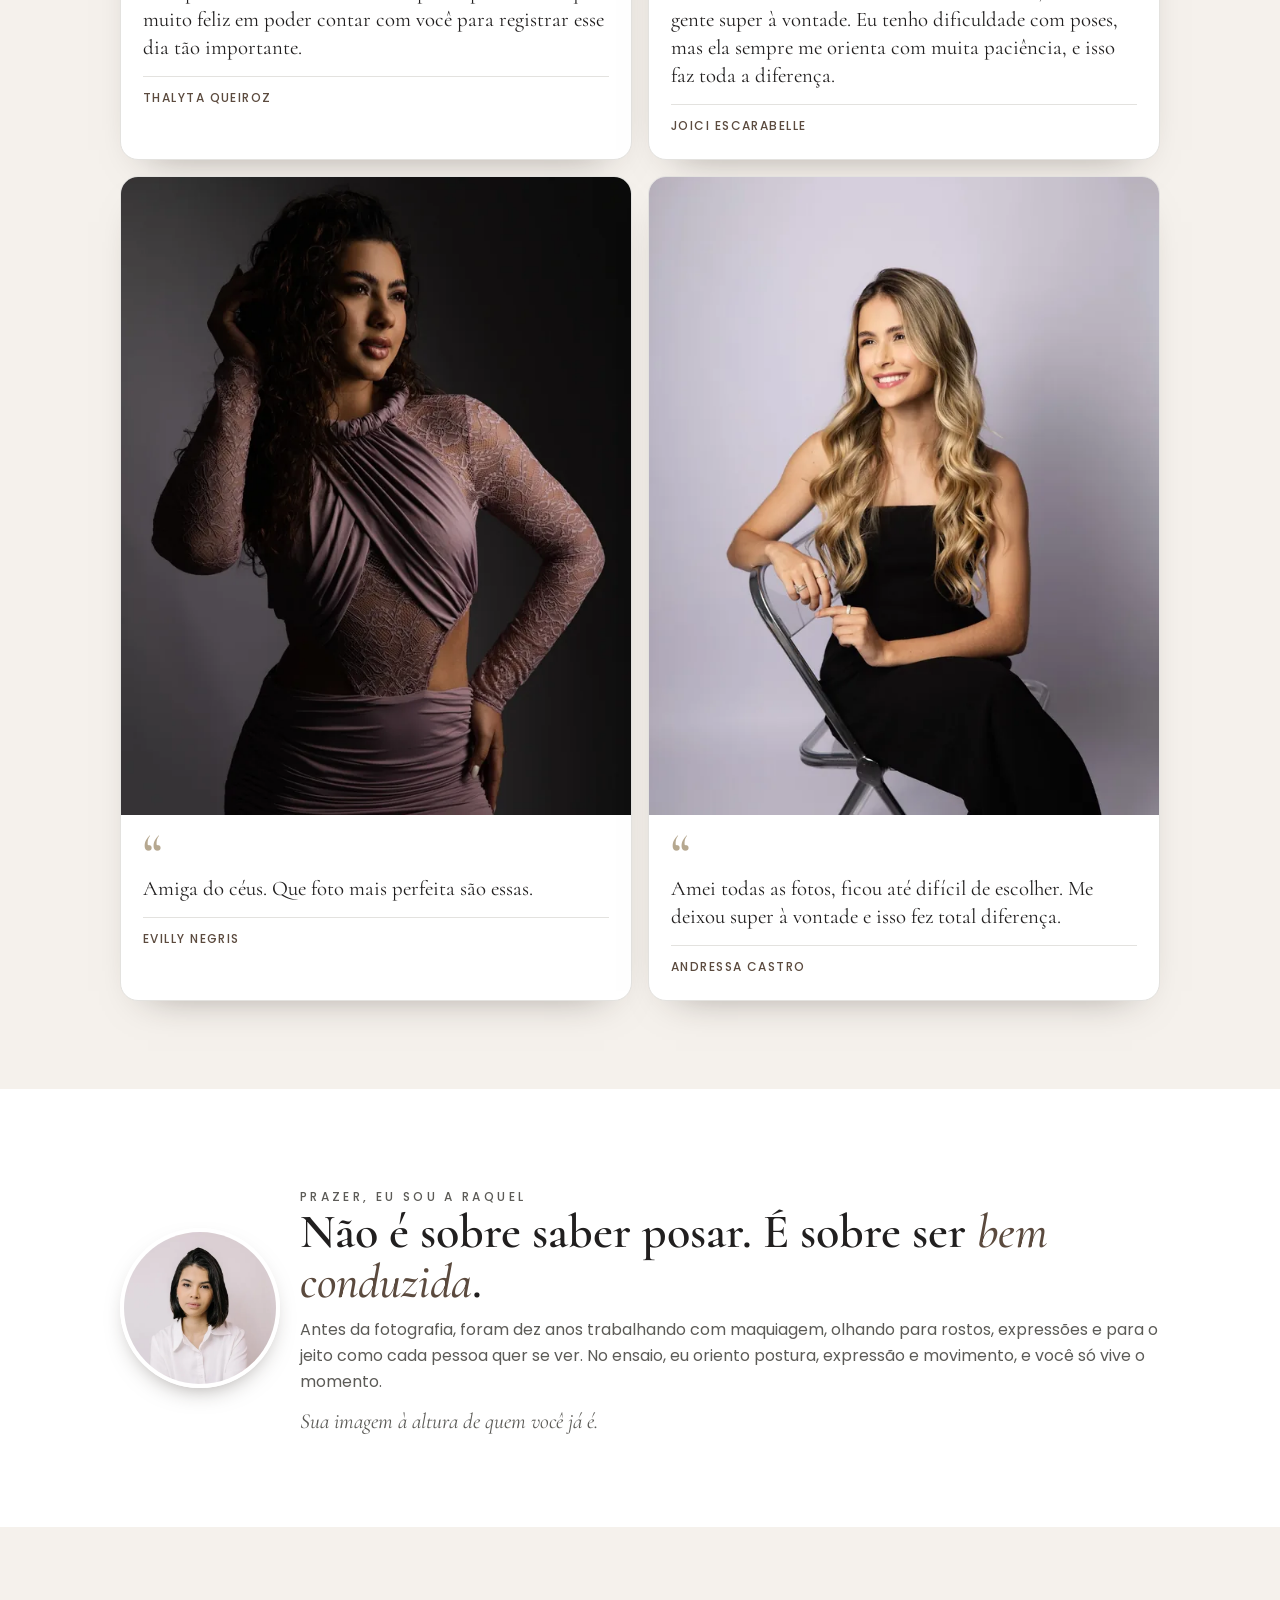
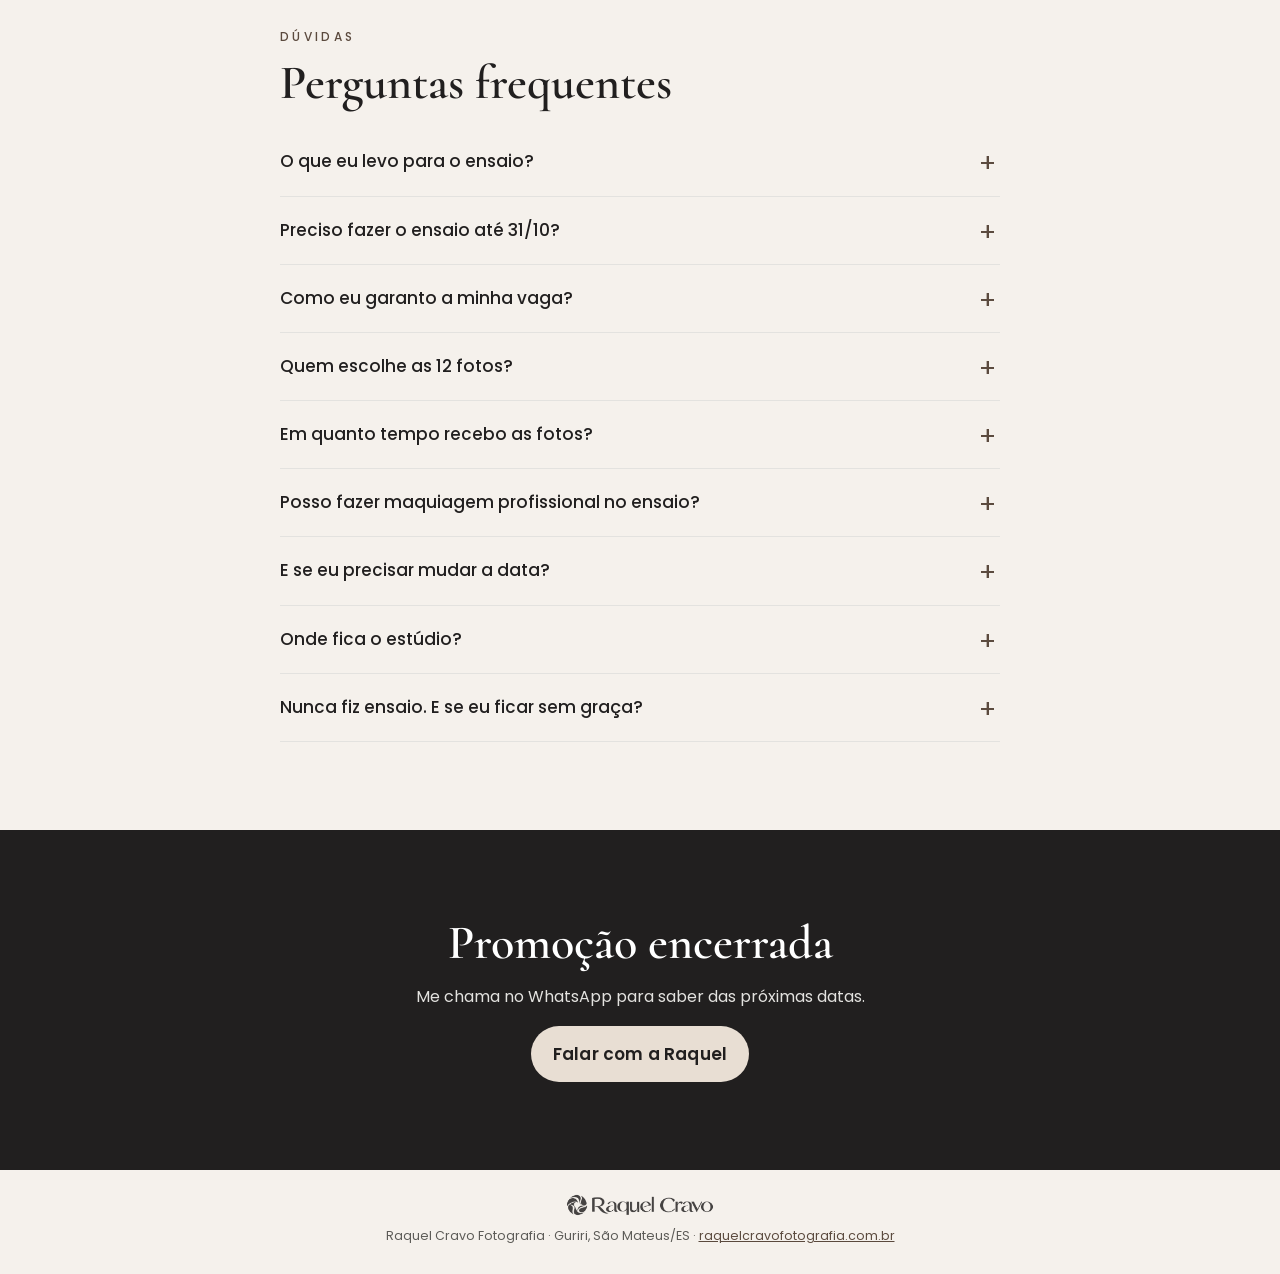
==== commit b265f182: "Remove depoimento da Horbetania da LP de aniversário Co-Authored-By: Claude Sonnet 5.5 <noreply@anth" ====
--- a/aniversario/index.html
+++ b/aniversario/index.html
@@ -188,7 +188,7 @@
     .gallery { grid-template-columns: repeat(4, 1fr); gap: 12px; }
     .gallery figure.wide { grid-column: span 4; aspect-ratio: 21/9; }
     .cards { grid-template-columns: repeat(4, 1fr); }
-    .dep { flex: 0 1 calc((100% - 32px) / 3); }
+    .dep { flex: 0 1 calc((100% - 16px) / 2); max-width: 520px; }
     .dep img { aspect-ratio: 4/5; object-position: 50% 15%; }
     .about { grid-template-columns: 160px 1fr; }
     .about img { width: 160px; height: 160px; }
@@ -340,10 +340,6 @@
           <img src="img/dep-7.webp" alt="Andressa sentada em uma cadeira, em ensaio no estúdio" width="640" height="800" loading="lazy">
           <blockquote><p>Amei todas as fotos, ficou até difícil de escolher. Me deixou super à vontade e isso fez total diferença.</p><cite>Andressa Castro</cite></blockquote>
         </figure>
-        <figure class="dep">
-          <img src="img/dep-8.webp" alt="Horbetania sorrindo em ensaio no estúdio" width="640" height="800" loading="lazy">
-          <blockquote><p>Raquel, amei as fotos! O resultado do ensaio feminino ficou ótimo. Como sempre bem atenciosa com detalhes. Dá para ver o cuidado em cada clique. Recomendo de olhos fechados!</p><cite>Horbetania Souza</cite></blockquote>
-        </figure>
       </div>
       <div class="cta-row js-open">
         <a class="btn js-wa" href="#" data-origem="depoimentos"><svg viewBox="0 0 24 24" fill="currentColor" aria-hidden="true"><path d="M12.04 2C6.58 2 2.13 6.45 2.13 11.91c0 1.75.46 3.45 1.32 4.95L2.05 22l5.25-1.38c1.45.79 3.08 1.21 4.74 1.21 5.46 0 9.91-4.45 9.91-9.91C21.95 6.45 17.5 2 12.04 2zm5.8 14.07c-.24.69-1.42 1.32-1.96 1.4-.5.08-1.13.11-1.82-.11-.42-.13-.96-.31-1.65-.61-2.9-1.25-4.79-4.17-4.94-4.36-.14-.2-1.18-1.57-1.18-3s.75-2.13 1.02-2.42c.27-.29.58-.36.78-.36h.56c.18 0 .42-.07.66.5.24.58.82 2.01.89 2.16.07.14.12.31.02.5-.1.2-.14.31-.29.48-.14.17-.3.37-.43.5-.14.14-.29.3-.13.59.17.29.74 1.22 1.59 1.98 1.09.97 2.01 1.27 2.3 1.42.29.14.46.12.63-.07.17-.2.72-.84.92-1.13.19-.29.38-.24.65-.14.26.1 1.68.79 1.97.93.29.15.48.22.55.34.07.12.07.69-.17 1.38z"/></svg>
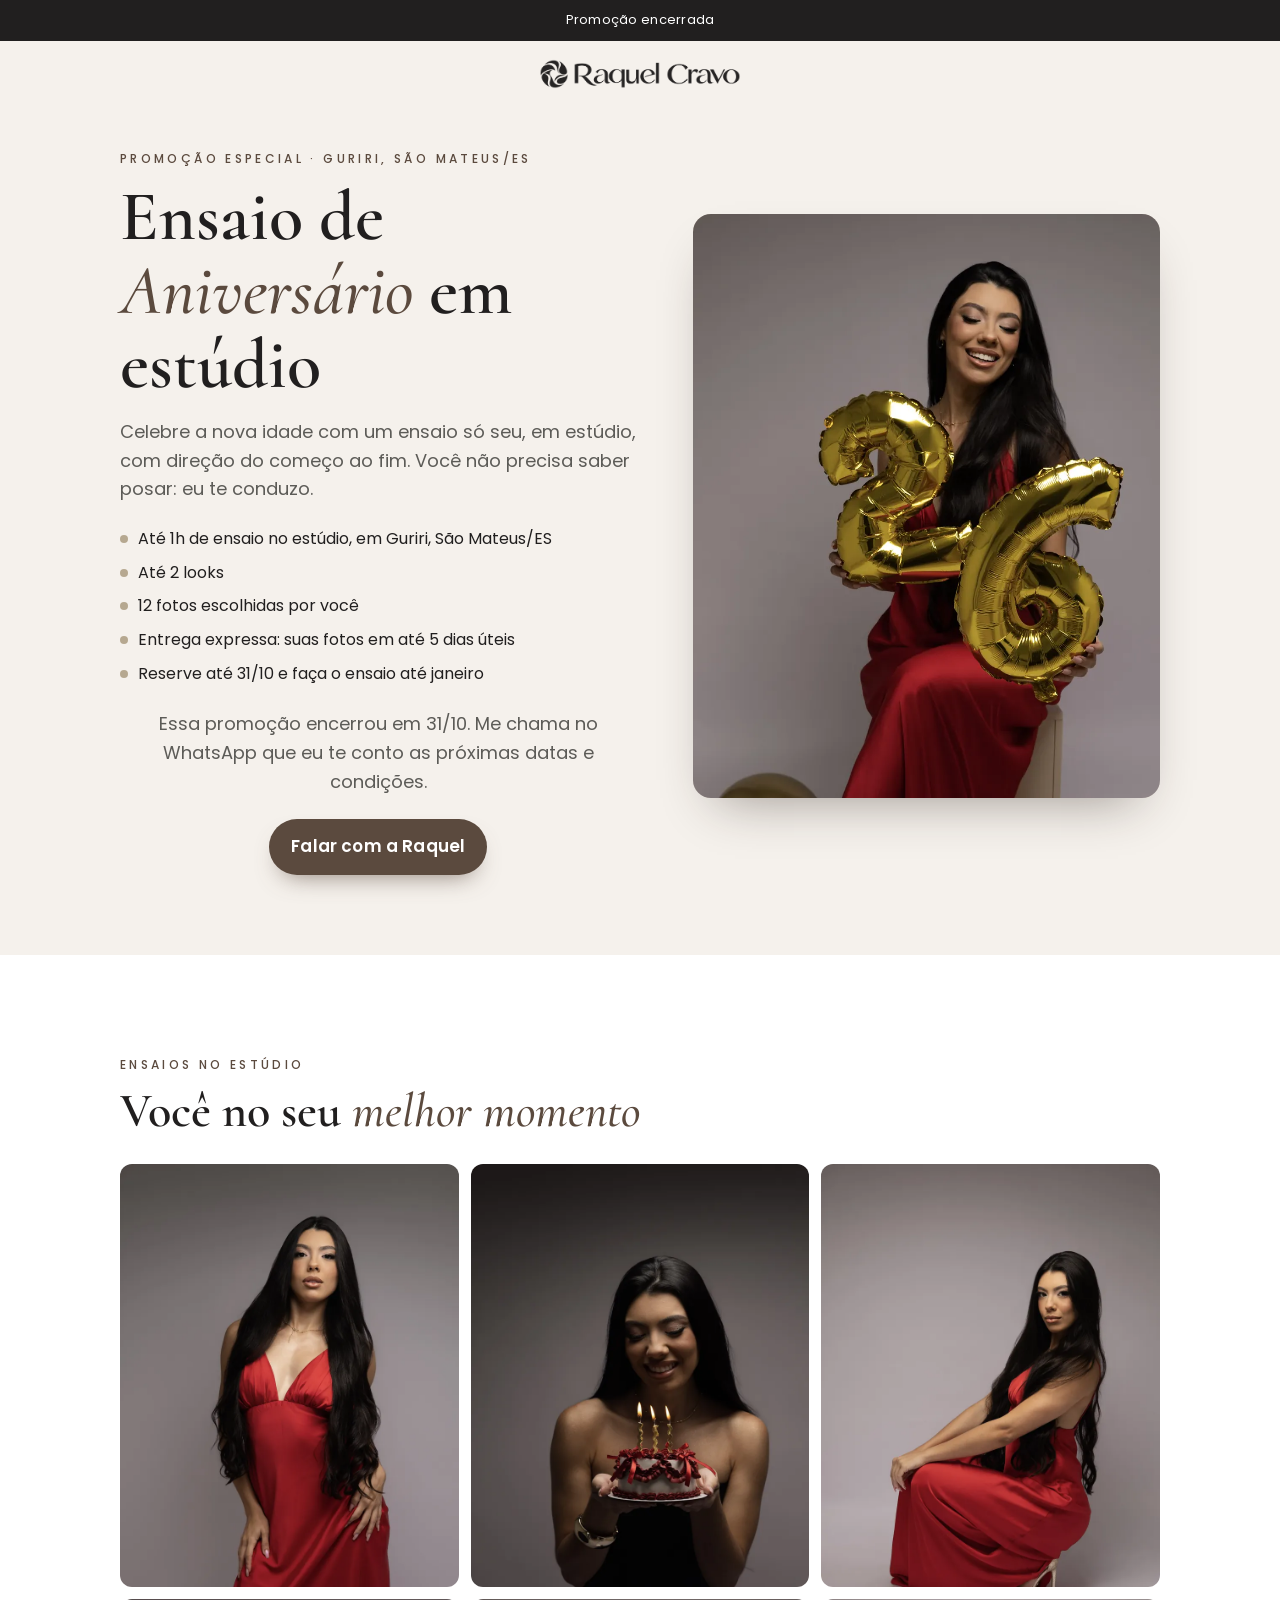
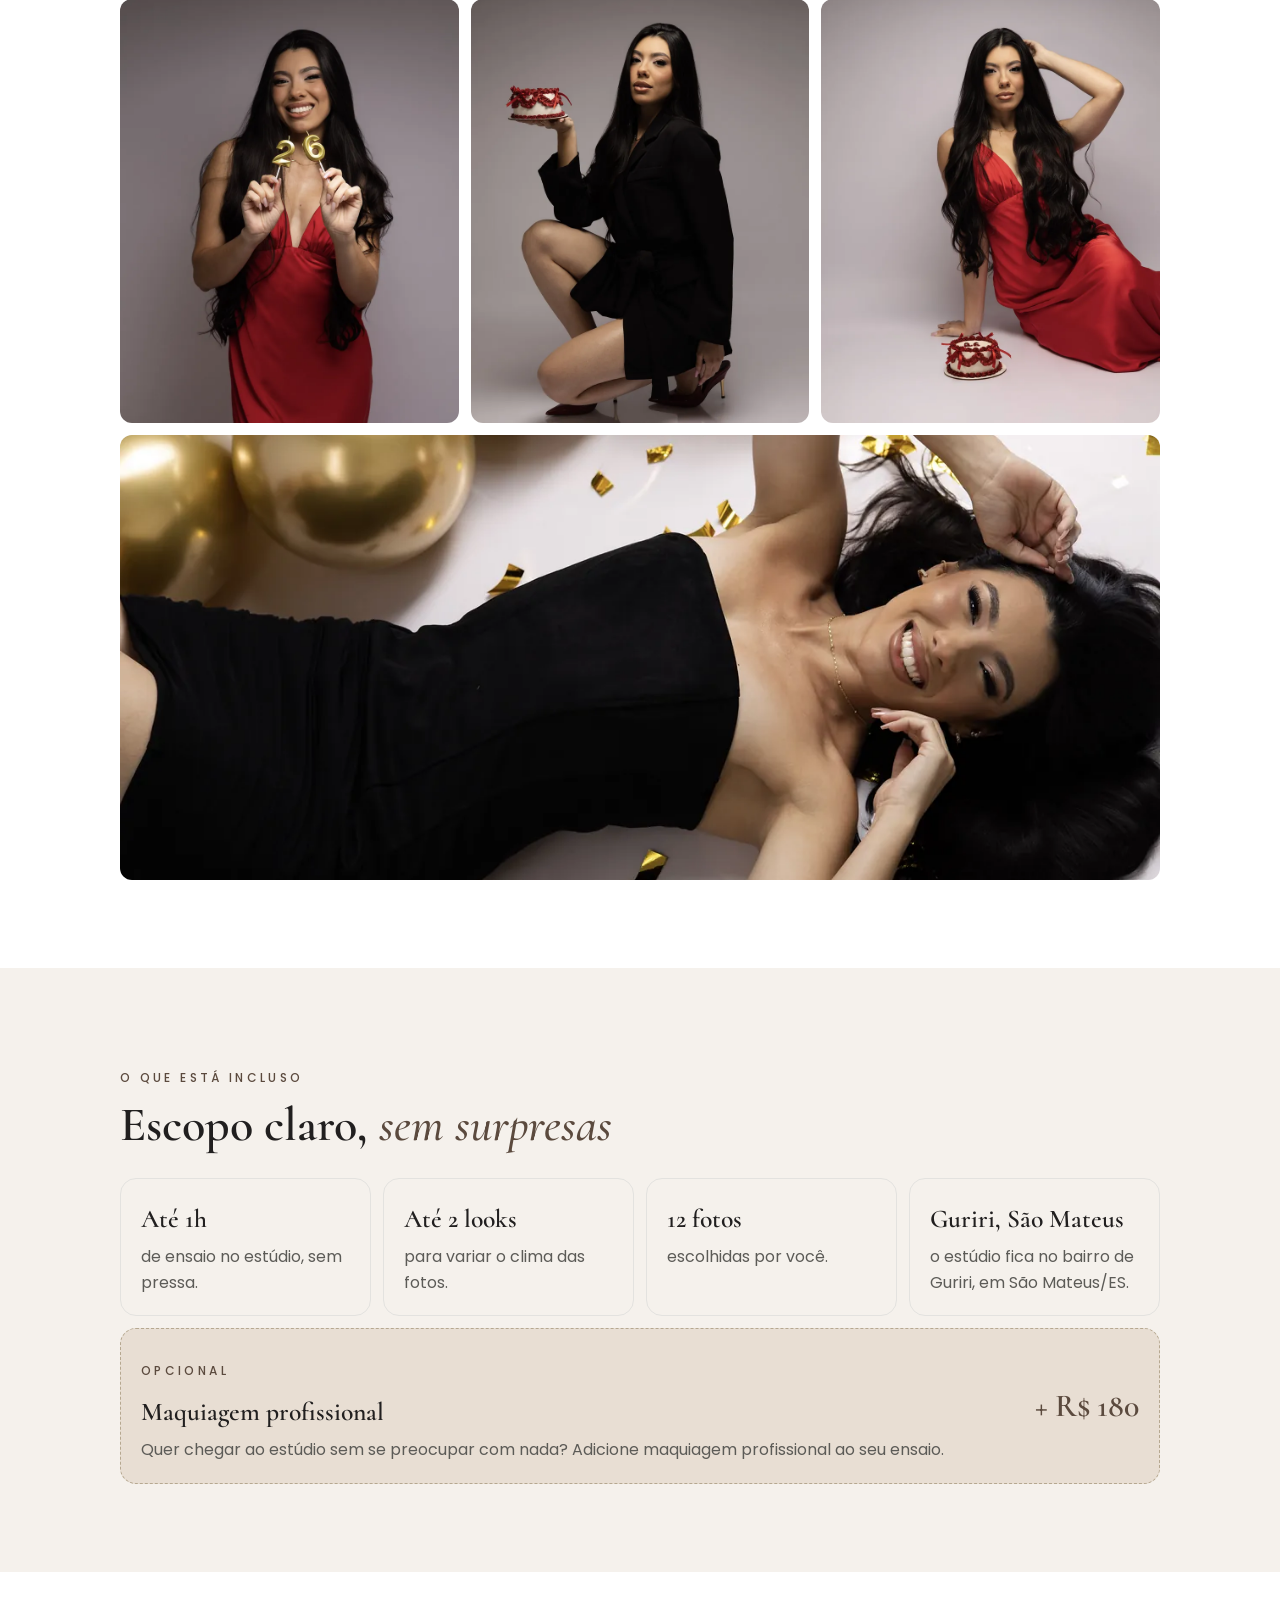
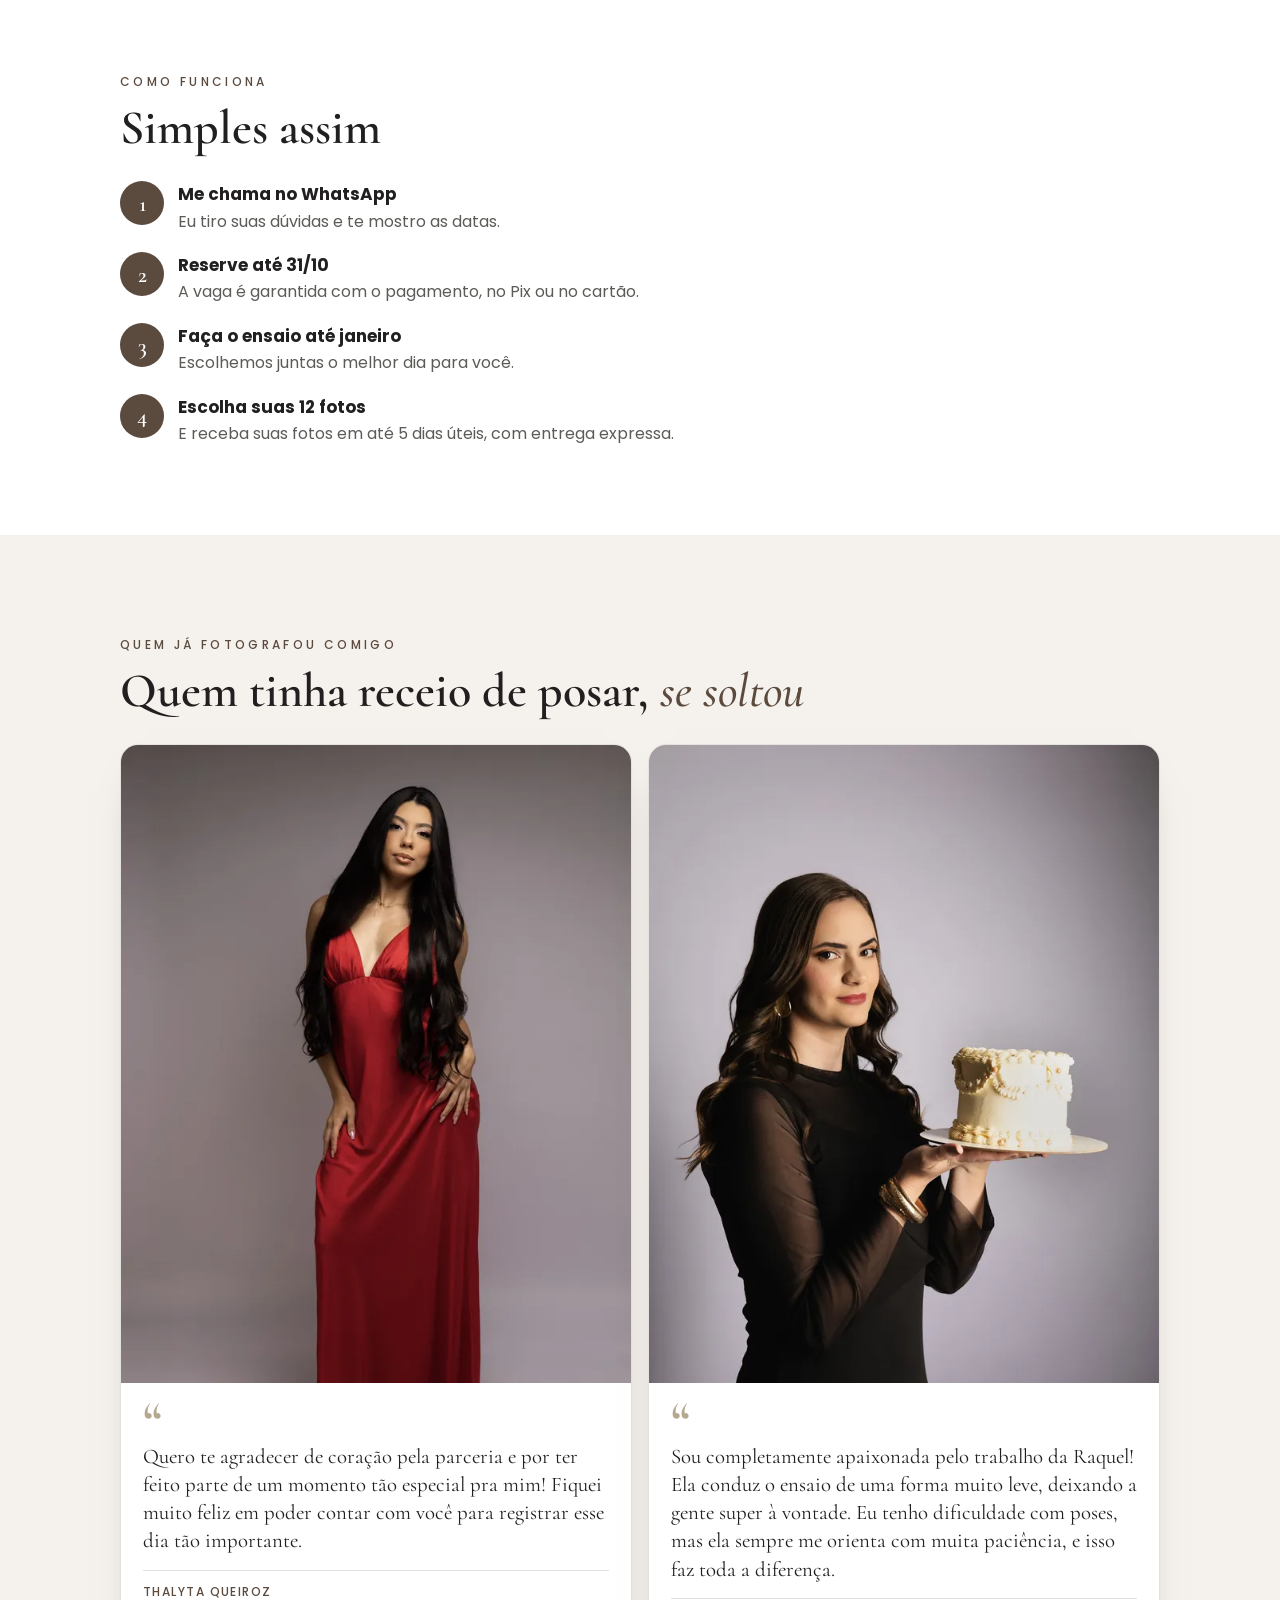
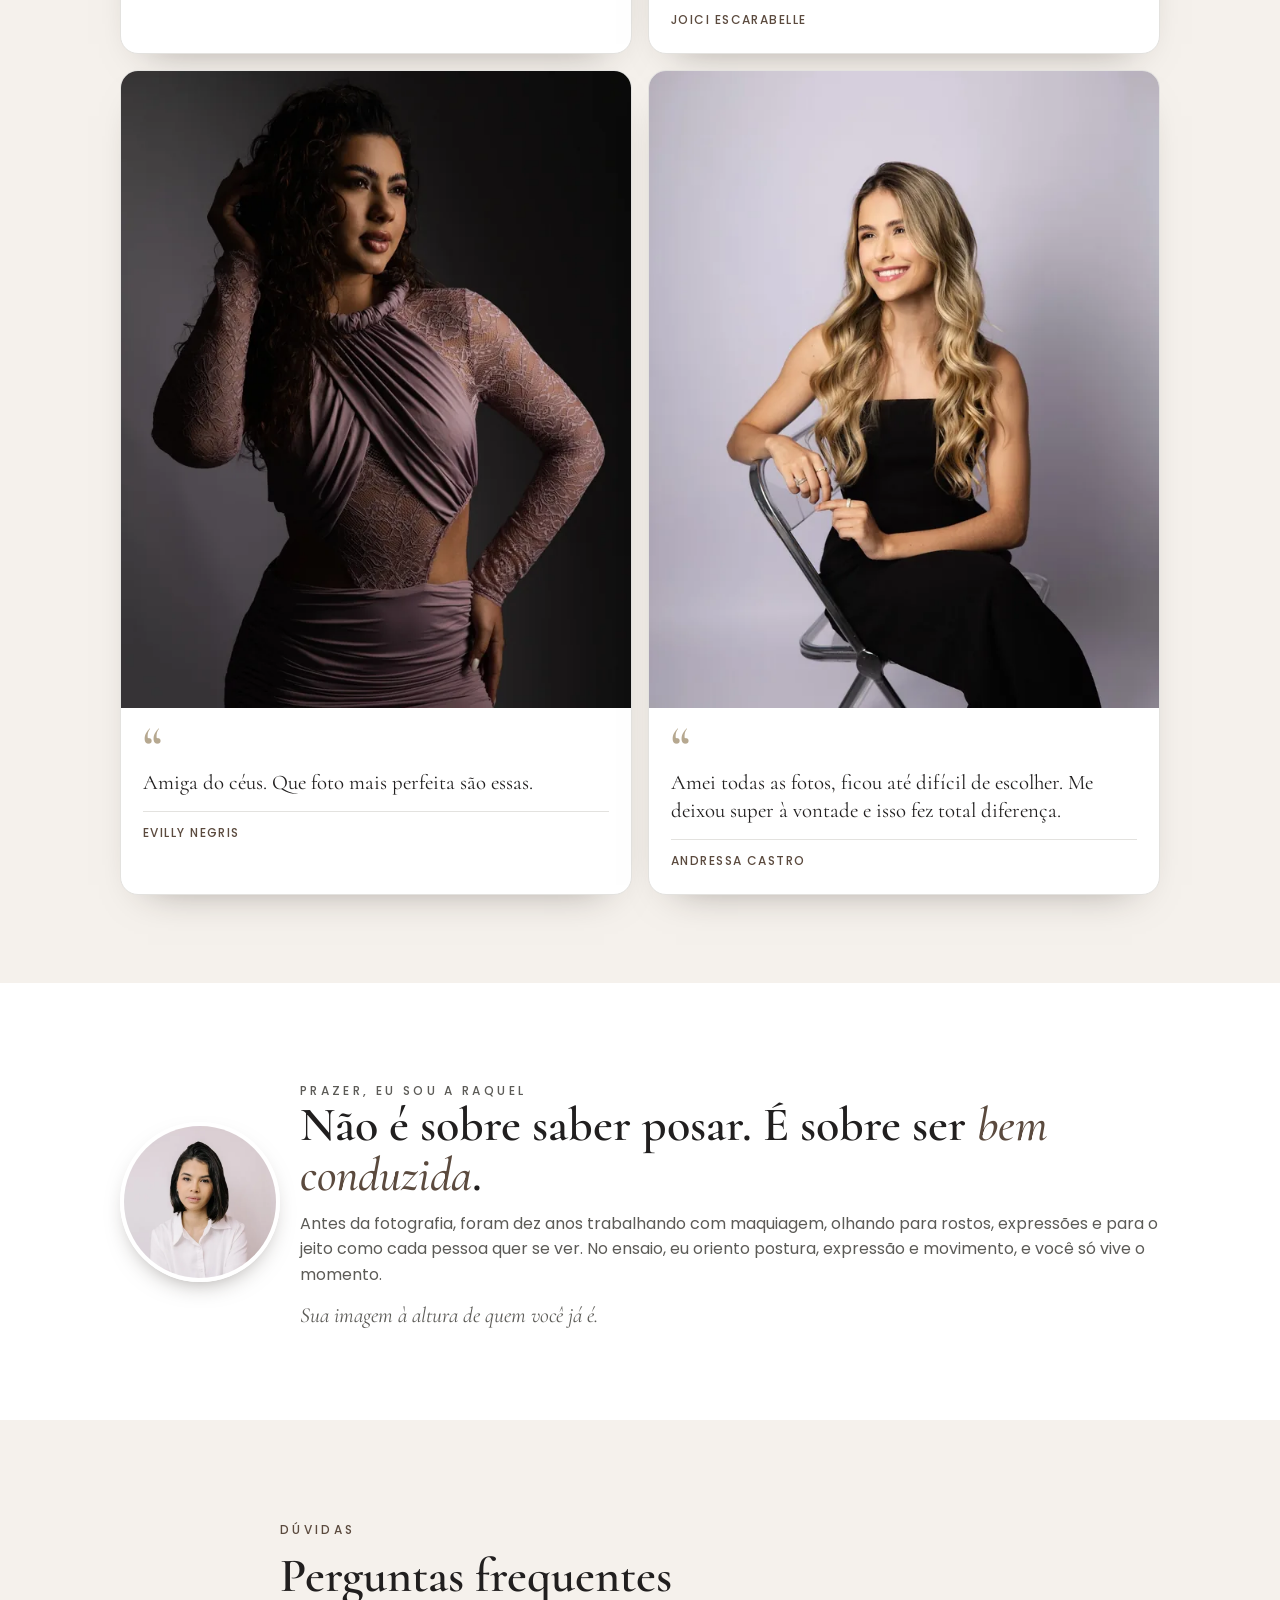
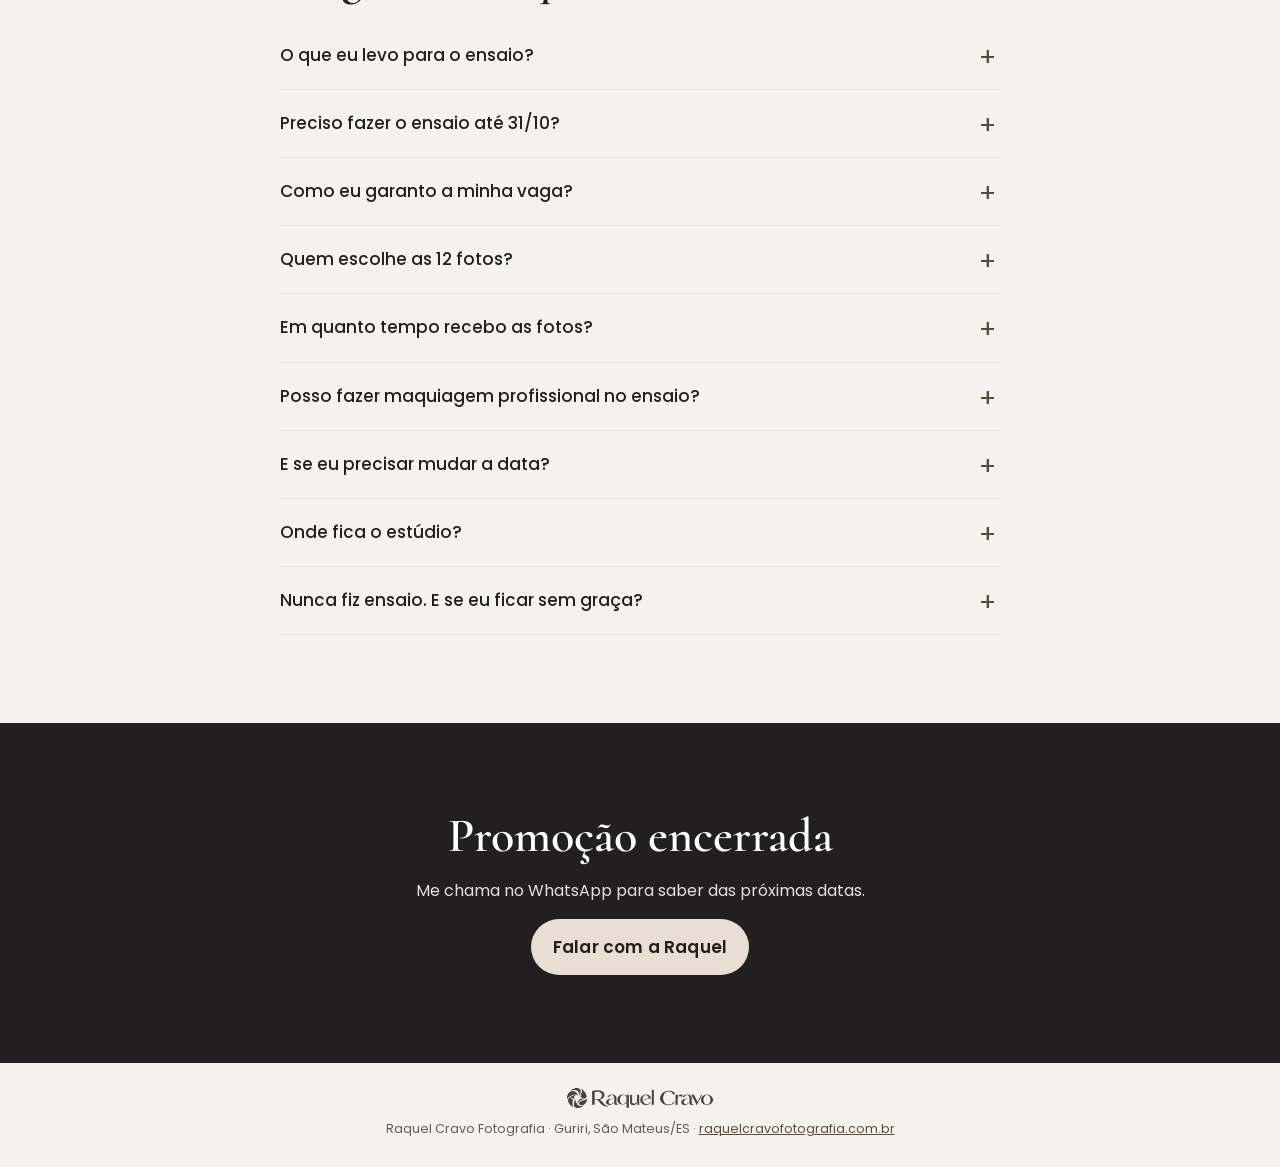
==== commit 4e6dea32: "Galeria da LP de aniversário só com fotos da Thalyta Co-Authored-By: Claude Sonnet 5.5 <noreply@anth" ====
--- a/aniversario/index.html
+++ b/aniversario/index.html
@@ -185,8 +185,8 @@
     .hero-photo { order: 2; }
     .btn { width: auto; display: inline-flex; }
     .micro { text-align: left; }
-    .gallery { grid-template-columns: repeat(4, 1fr); gap: 12px; }
-    .gallery figure.wide { grid-column: span 4; aspect-ratio: 21/9; }
+    .gallery { grid-template-columns: repeat(3, 1fr); gap: 12px; }
+    .gallery figure.wide { grid-column: span 3; aspect-ratio: 21/9; }
     .cards { grid-template-columns: repeat(4, 1fr); }
     .dep { flex: 0 1 calc((100% - 16px) / 2); max-width: 520px; }
     .dep img { aspect-ratio: 4/5; object-position: 50% 15%; }
@@ -255,18 +255,12 @@
       <p class="eyebrow">Ensaios no estúdio</p>
       <h2>Você no seu <span class="italic">melhor momento</span></h2>
       <div class="gallery">
-        <figure><img src="img/foto-02.webp" alt="Ensaio de aniversário em estúdio" width="800" height="1000" loading="lazy"></figure>
         <figure><img src="img/foto-11.webp" alt="Ensaio de aniversário em estúdio, look vermelho" width="800" height="1000" loading="lazy"></figure>
-        <figure><img src="img/foto-04.webp" alt="Ensaio de aniversário em estúdio" width="800" height="1000" loading="lazy"></figure>
         <figure><img src="img/foto-03.webp" alt="Ensaio de aniversário em estúdio" width="800" height="1000" loading="lazy"></figure>
         <figure><img src="img/foto-12.webp" alt="Ensaio de aniversário em estúdio, look vermelho" width="800" height="1000" loading="lazy"></figure>
-        <figure><img src="img/foto-06.webp" alt="Ensaio de aniversário em estúdio" width="800" height="1000" loading="lazy"></figure>
         <figure><img src="img/foto-07.webp" alt="Ensaio de aniversário em estúdio" width="800" height="1000" loading="lazy"></figure>
-        <figure><img src="img/foto-08.webp" alt="Ensaio de aniversário em estúdio" width="800" height="1000" loading="lazy"></figure>
         <figure><img src="img/foto-05.webp" alt="Ensaio de aniversário em estúdio" width="800" height="1000" loading="lazy"></figure>
         <figure><img src="img/foto-13.webp" alt="Ensaio de aniversário em estúdio, look vermelho" width="800" height="1000" loading="lazy"></figure>
-        <figure><img src="img/foto-09.webp" alt="Ensaio de aniversário em estúdio" width="800" height="1000" loading="lazy"></figure>
-        <figure><img src="img/foto-14.webp" alt="Ensaio de aniversário em estúdio, look vermelho" width="800" height="1000" loading="lazy"></figure>
         <figure class="wide"><img src="img/foto-10.webp" alt="Ensaio de aniversário em estúdio, com balões dourados e confete" width="1200" height="825" loading="lazy"></figure>
       </div>
       <div class="cta-row js-open">
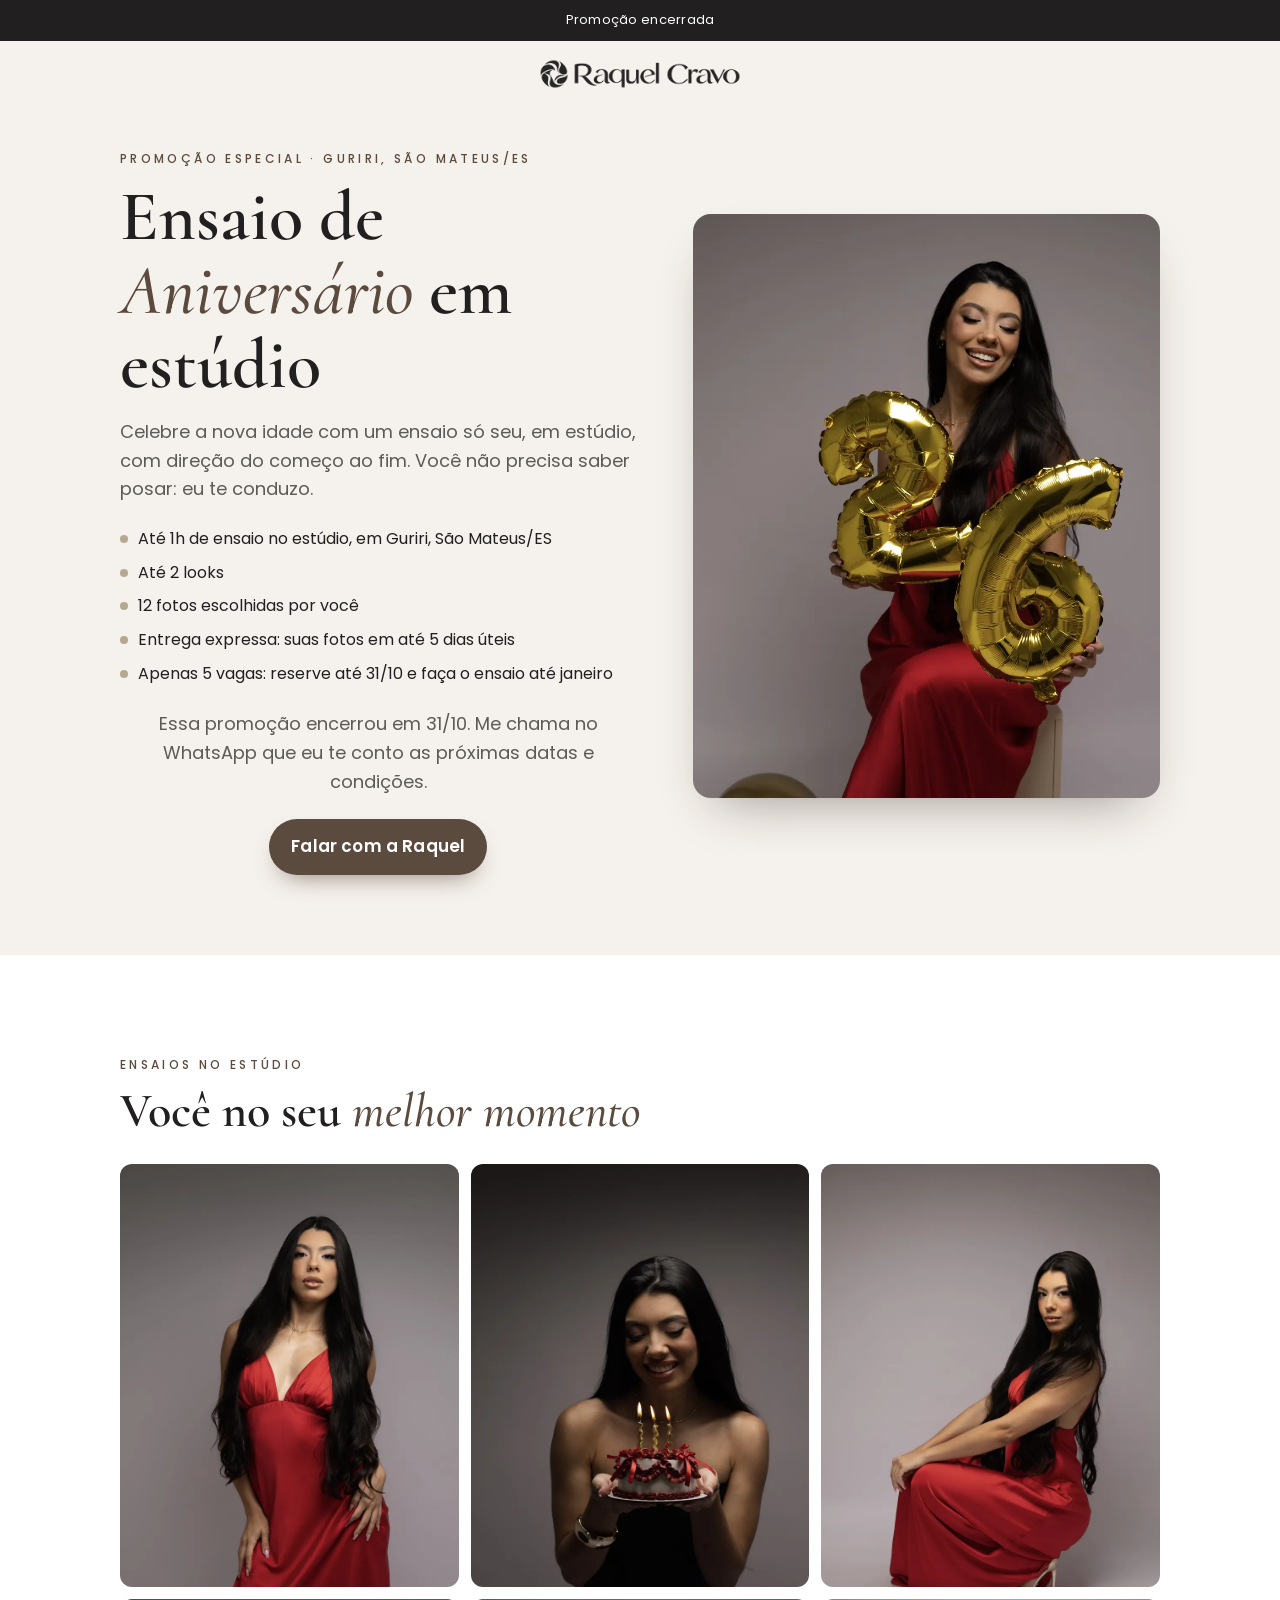
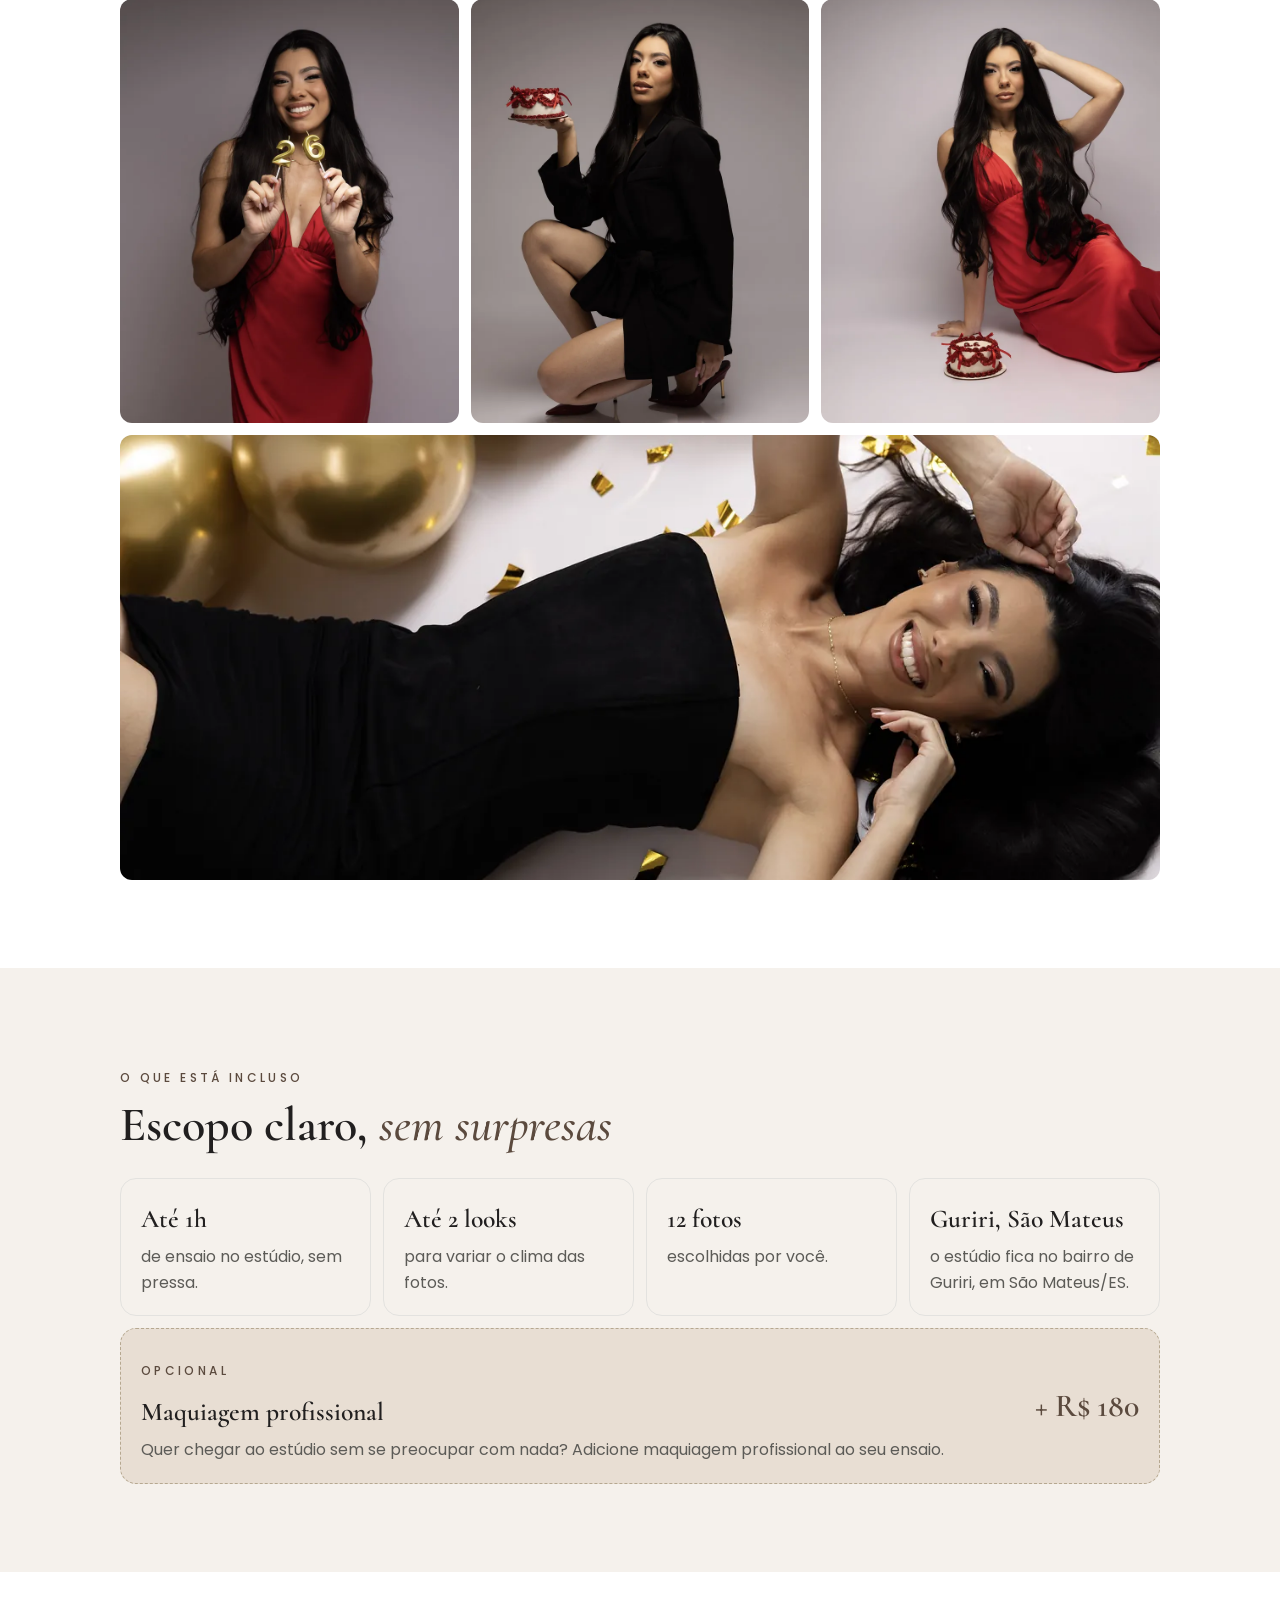
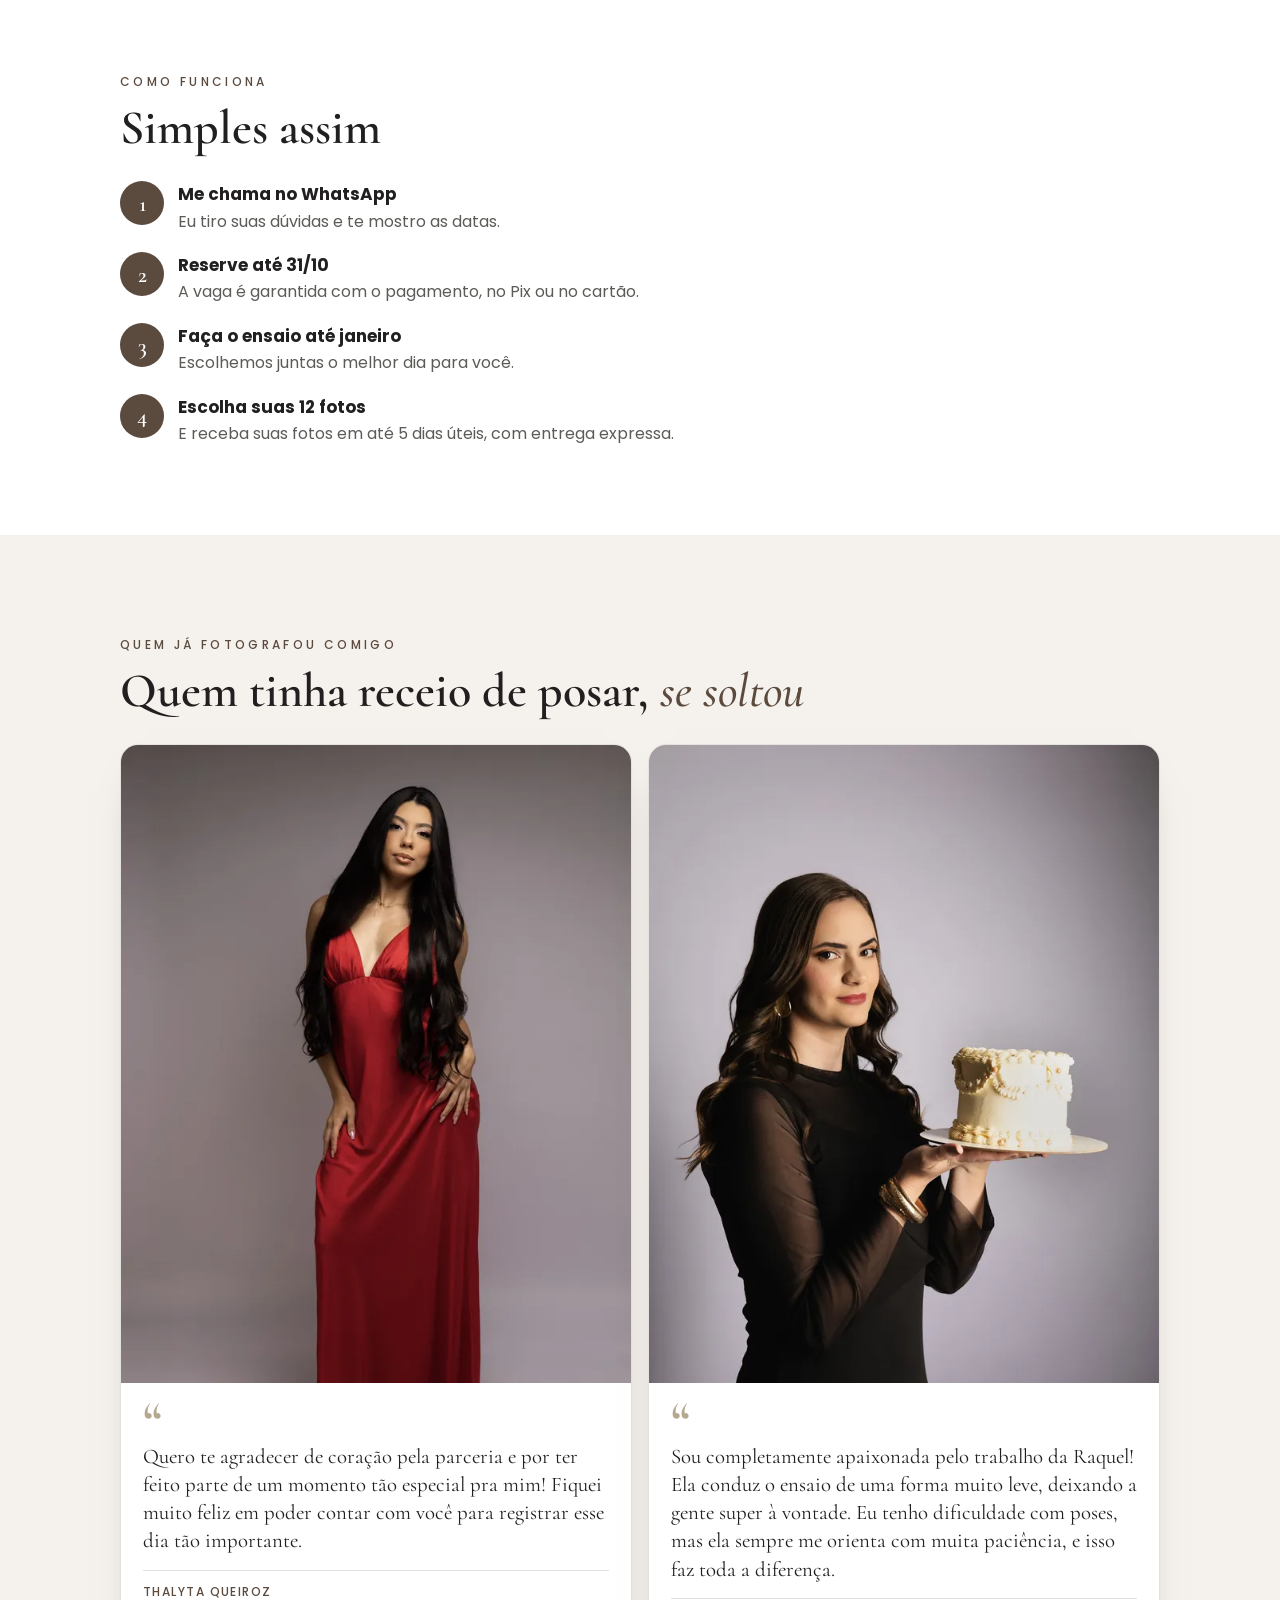
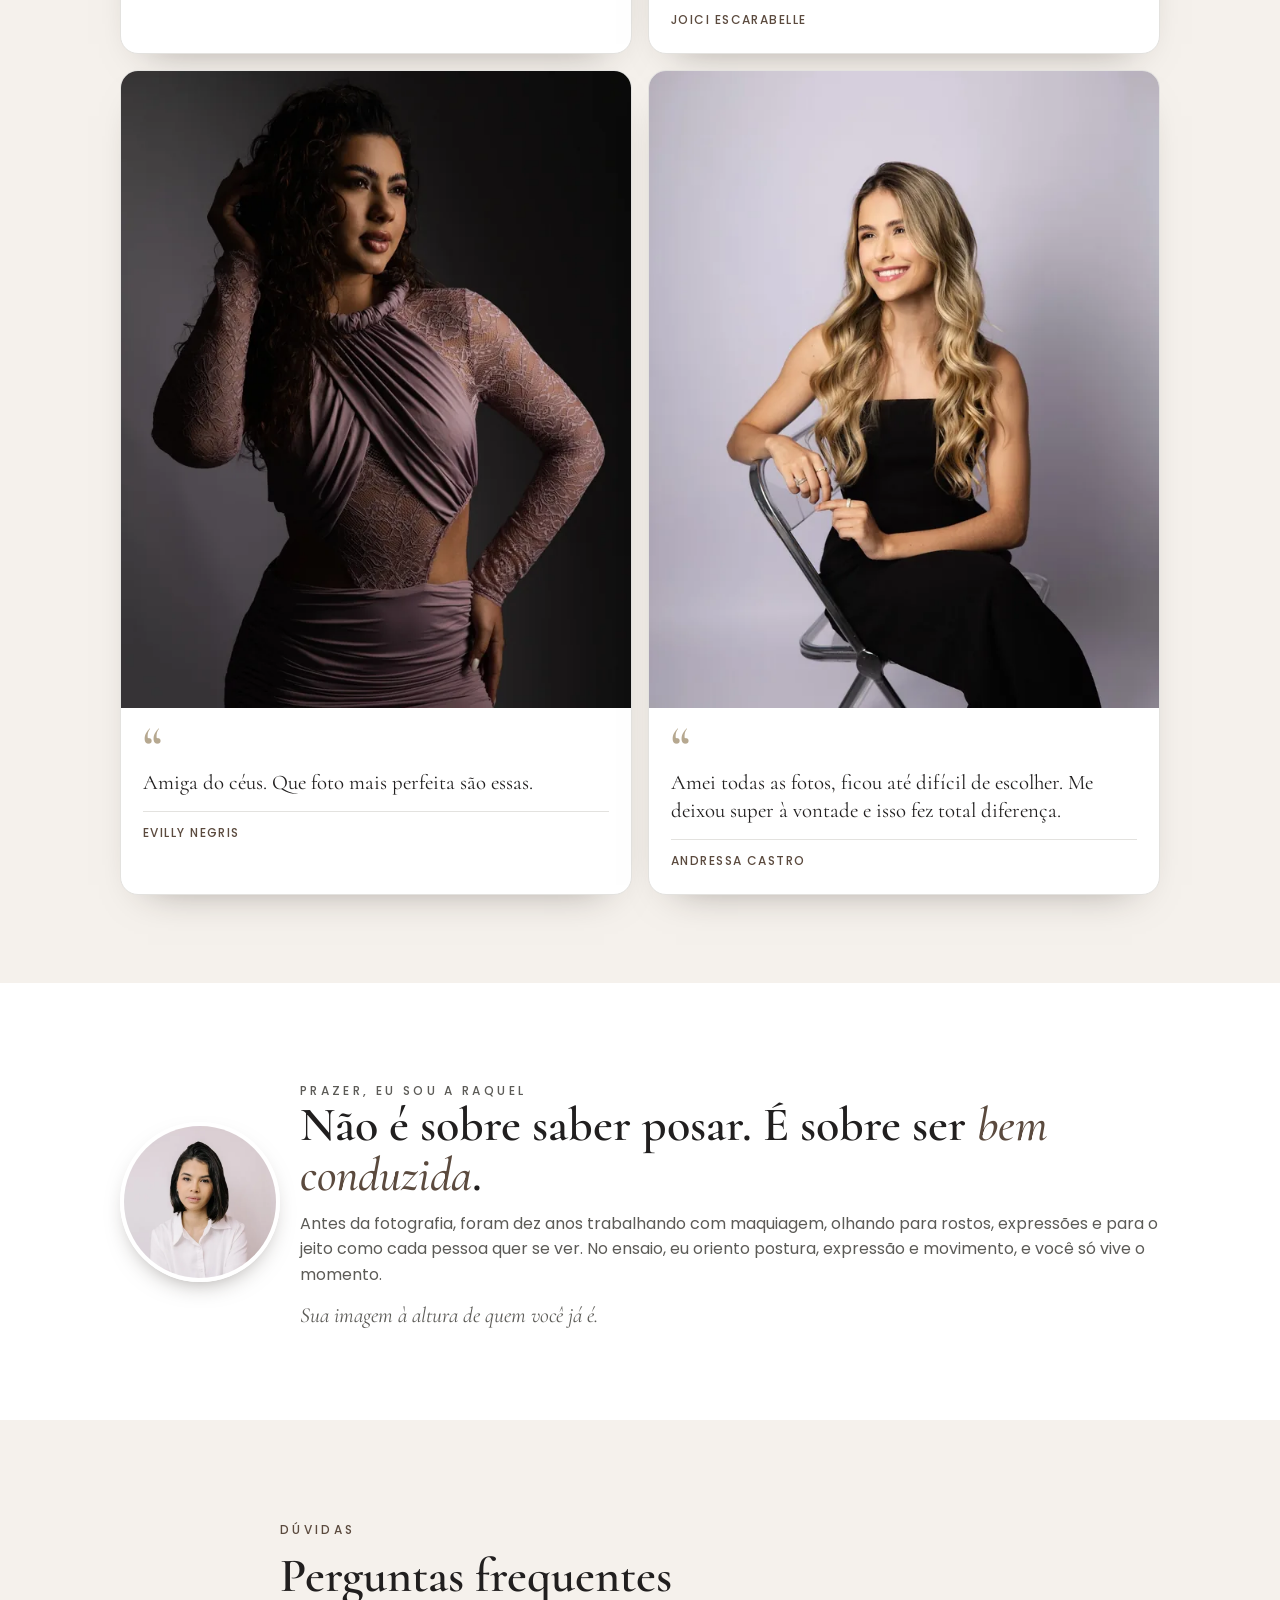
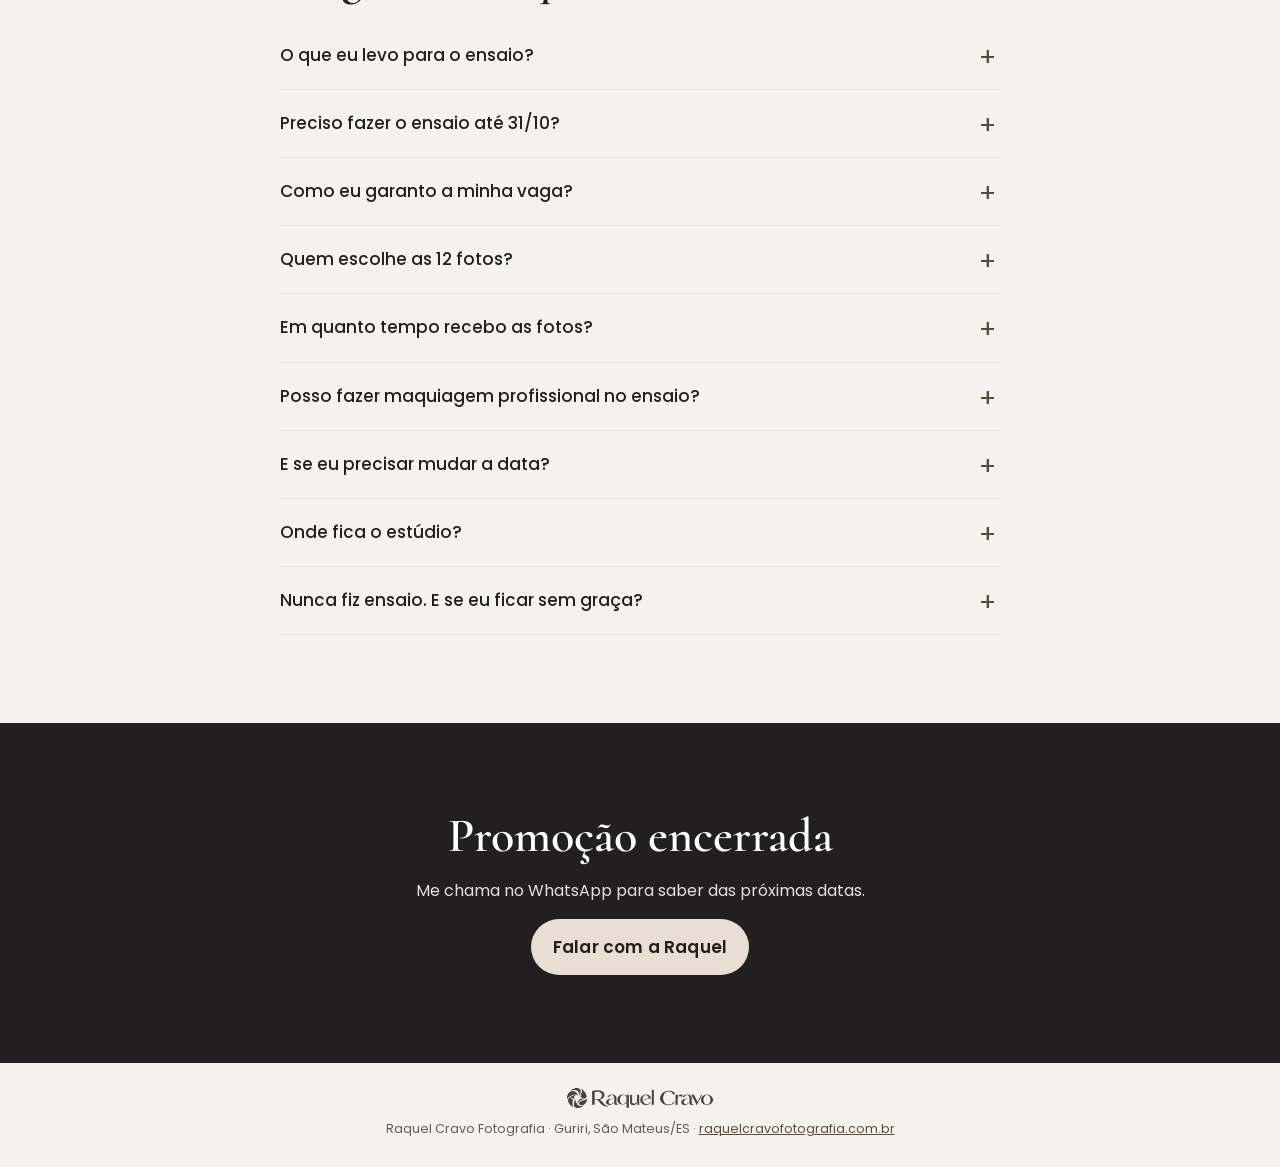
==== commit 042193da: "Adiciona 'apenas 5 vagas' na LP de aniversário Co-Authored-By: Claude Sonnet 5.5 <noreply@anthropic." ====
--- a/aniversario/index.html
+++ b/aniversario/index.html
@@ -4,14 +4,14 @@
 <meta charset="utf-8">
 <meta name="viewport" content="width=device-width, initial-scale=1, viewport-fit=cover">
 <title>Ensaio de Aniversário em Estúdio | Raquel Cravo Fotografia</title>
-<meta name="description" content="Ensaio de aniversário em estúdio em Guriri, São Mateus: até 1h, até 2 looks e 12 fotos escolhidas por você, com entrega expressa em até 5 dias úteis. Em até 12x de R$ 45. Reserve até 31/10.">
+<meta name="description" content="Ensaio de aniversário em estúdio em Guriri, São Mateus: até 1h, até 2 looks e 12 fotos escolhidas por você, com entrega expressa em até 5 dias úteis. Em até 12x de R$ 45. Apenas 5 vagas, reserve até 31/10.">
 <meta name="robots" content="noindex, follow">
 <link rel="canonical" href="https://raquelcravofotografia.com.br/aniversario/">
 <meta name="theme-color" content="#f5f1ec">
 <meta property="og:type" content="website">
 <meta property="og:locale" content="pt_BR">
 <meta property="og:title" content="Ensaio de Aniversário em Estúdio | Raquel Cravo">
-<meta property="og:description" content="Até 1h, até 2 looks e 12 fotos escolhidas por você. Em até 12x de R$ 45. Reserve até 31/10.">
+<meta property="og:description" content="Até 1h, até 2 looks e 12 fotos escolhidas por você. Em até 12x de R$ 45. Apenas 5 vagas, reserve até 31/10.">
 <meta property="og:url" content="https://raquelcravofotografia.com.br/aniversario/">
 <meta property="og:image" content="https://raquelcravofotografia.com.br/aniversario/img/og.jpg">
 <link rel="icon" href="/favicon.ico">
@@ -227,7 +227,7 @@
           <li>Até 2 looks</li>
           <li>12 fotos escolhidas por você</li>
           <li>Entrega expressa: suas fotos em até 5 dias úteis</li>
-          <li>Reserve até 31/10 e faça o ensaio até janeiro</li>
+          <li>Apenas 5 vagas: reserve até 31/10 e faça o ensaio até janeiro</li>
         </ul>
 
         <div class="js-open">
@@ -379,7 +379,7 @@
   <section class="final">
     <div class="wrap">
       <div class="js-open">
-        <p class="eyebrow" style="color:#b6a890">Reservas até 31/10</p>
+        <p class="eyebrow" style="color:#b6a890">Apenas 5 vagas · Reservas até 31/10</p>
         <h2>Garanta o seu ensaio de <span class="italic" style="color:#e8ded3">aniversário</span></h2>
         <div class="count" aria-label="Tempo restante para reservar">
           <div><b class="js-d">--</b><small>dias</small></div>
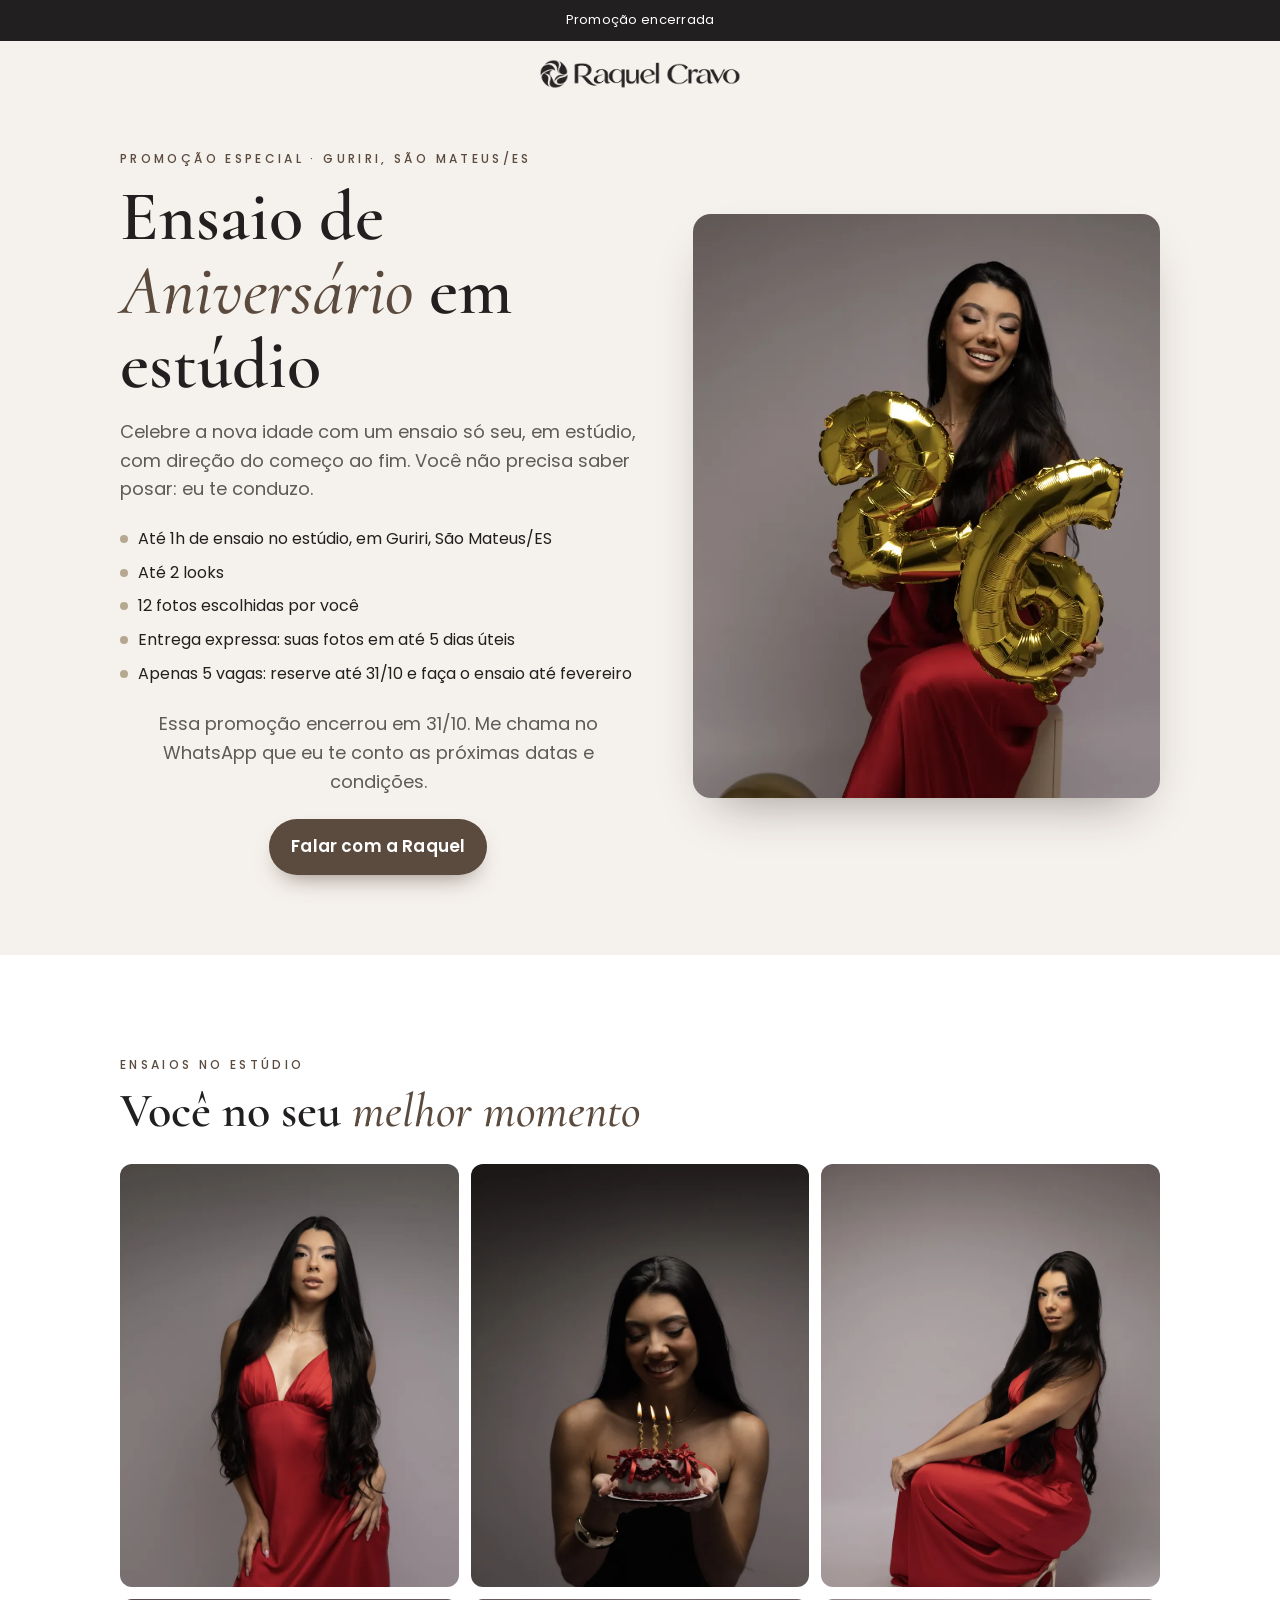
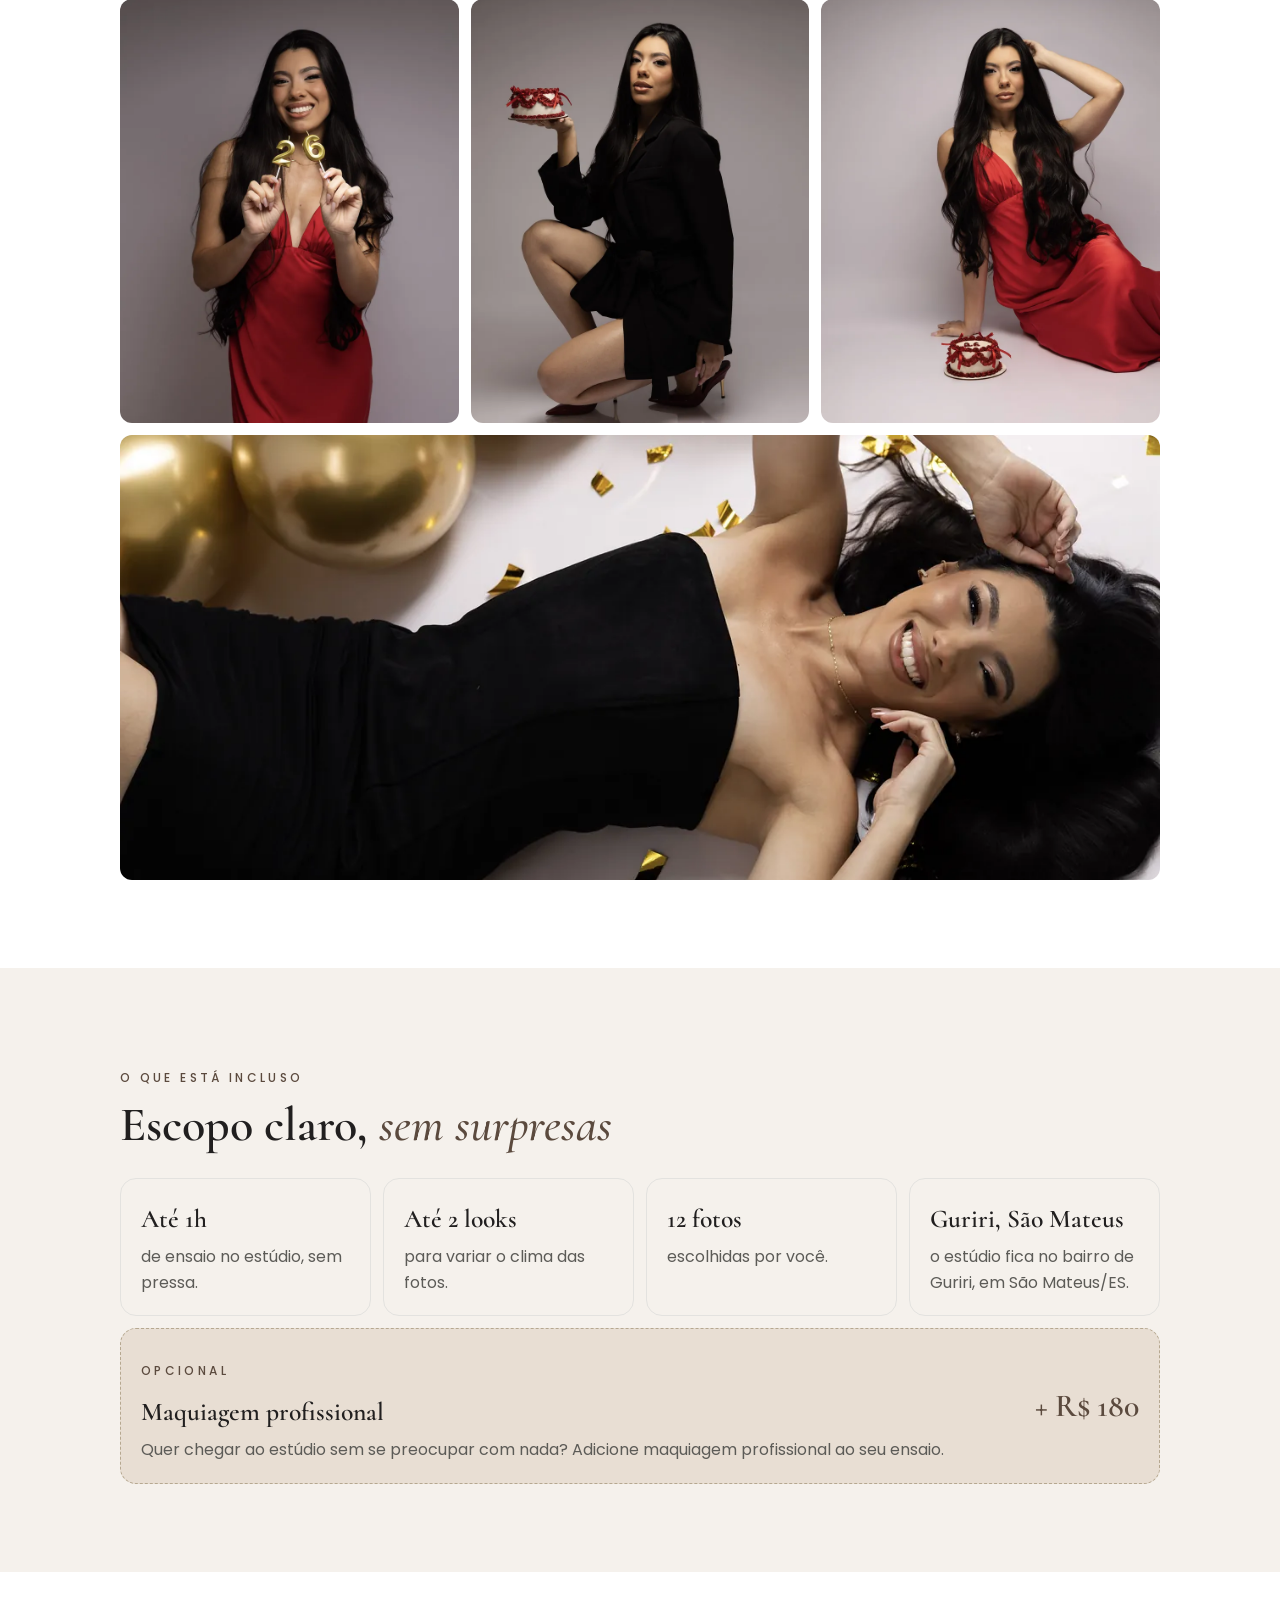
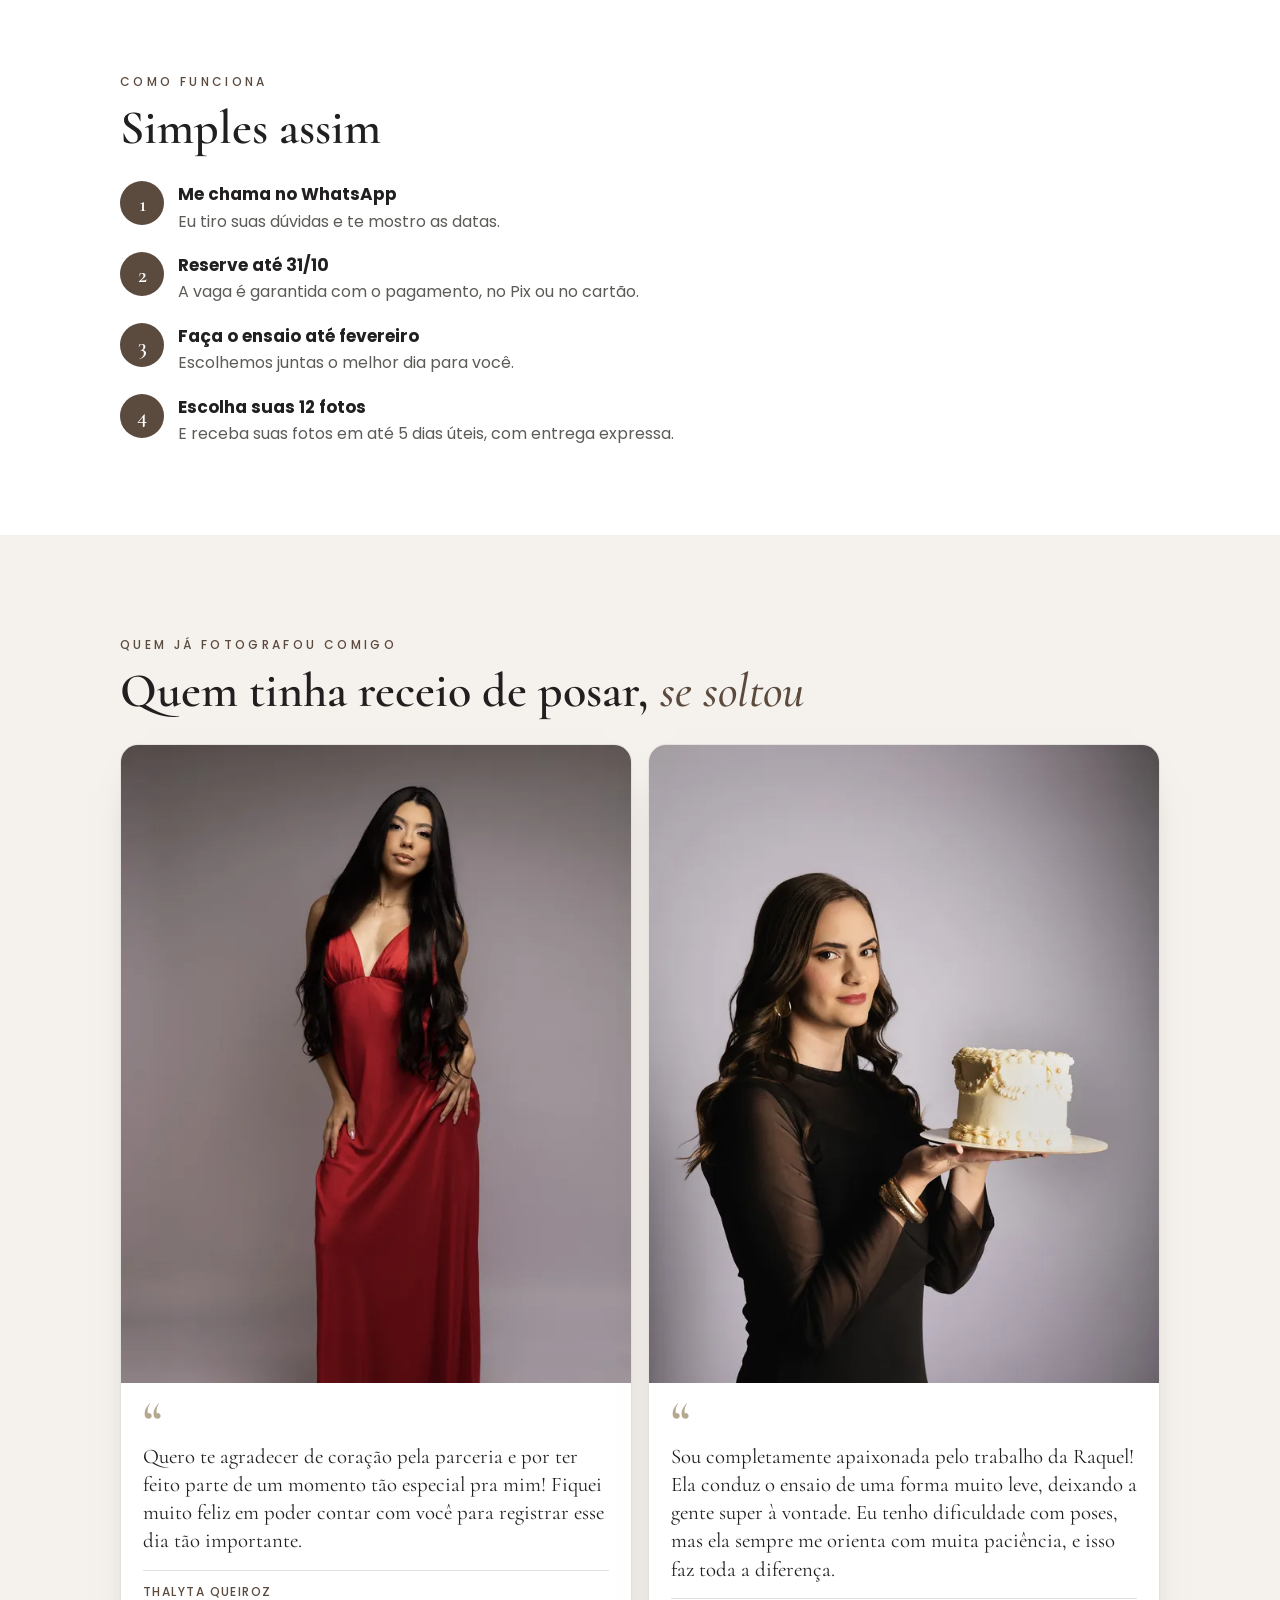
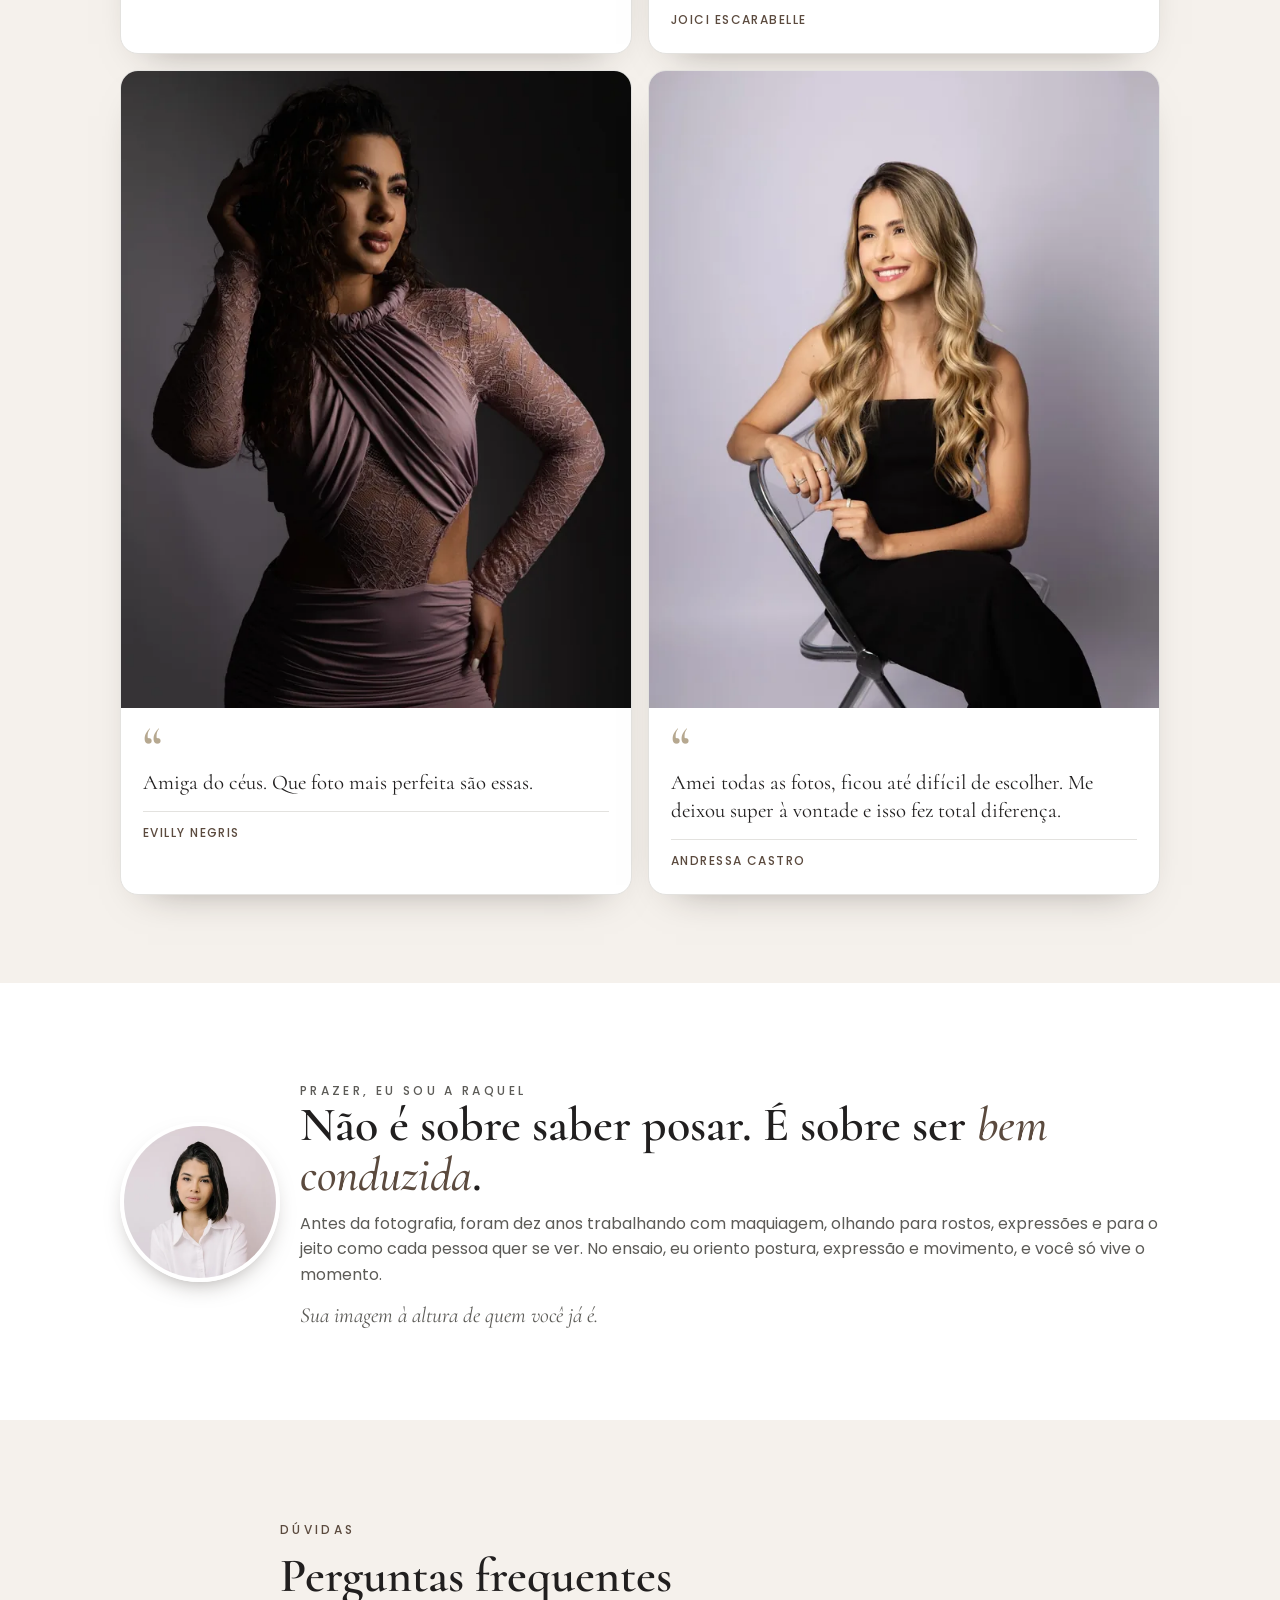
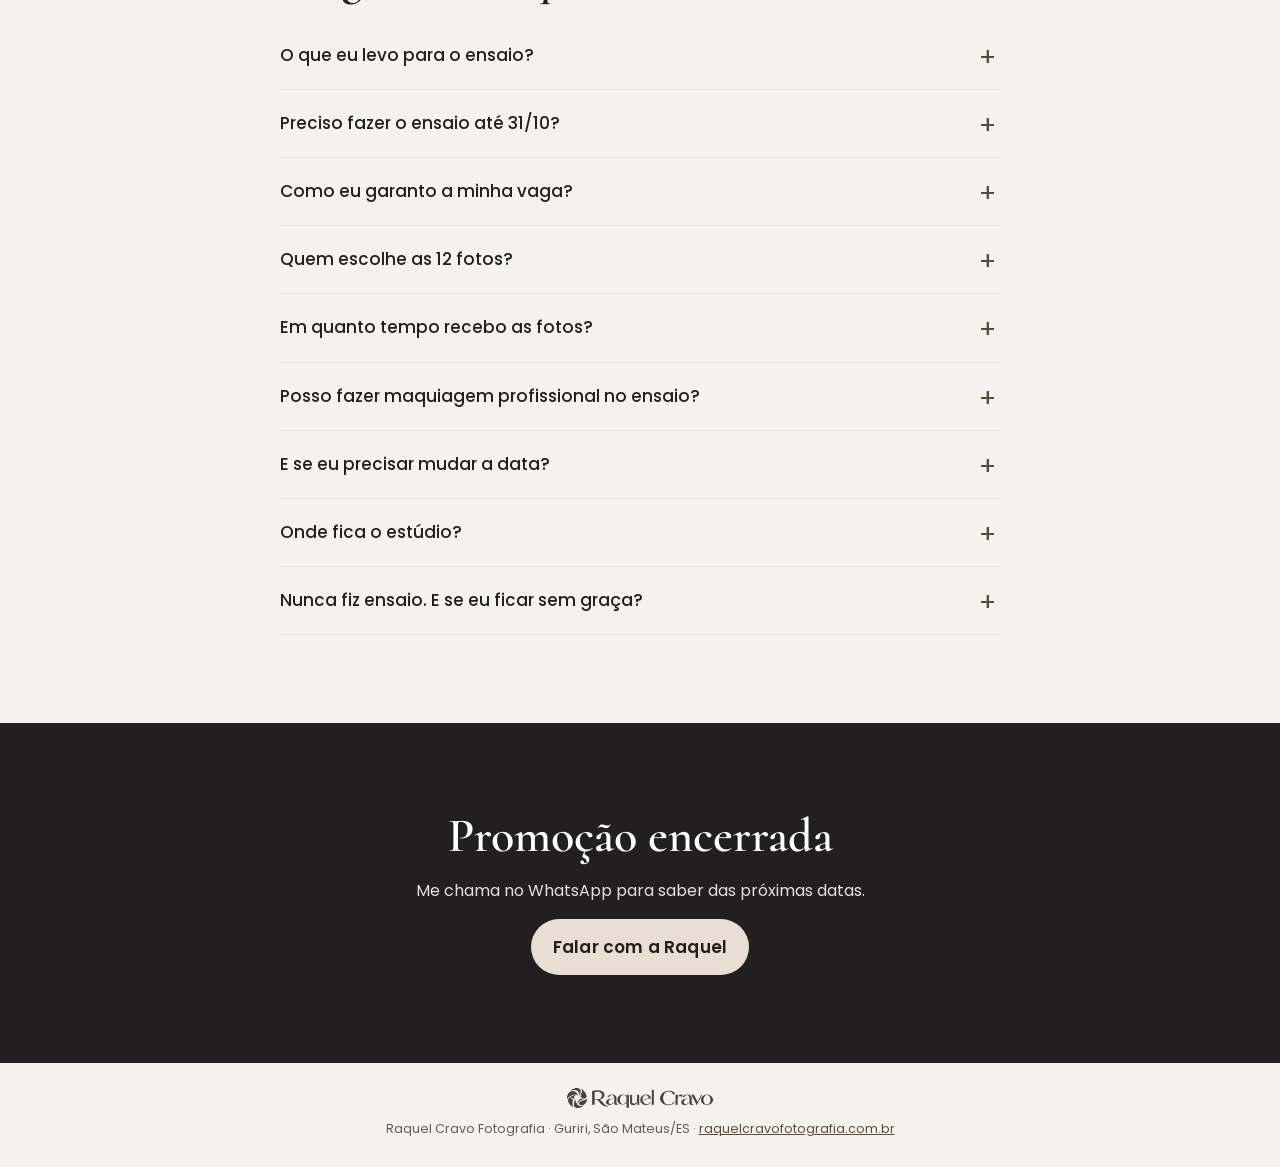
==== commit 332da757: "Prazo do ensaio da LP de aniversário passa para fevereiro Co-Authored-By: Claude Sonnet 5.5 <noreply" ====
--- a/aniversario/index.html
+++ b/aniversario/index.html
@@ -227,7 +227,7 @@
           <li>Até 2 looks</li>
           <li>12 fotos escolhidas por você</li>
           <li>Entrega expressa: suas fotos em até 5 dias úteis</li>
-          <li>Apenas 5 vagas: reserve até 31/10 e faça o ensaio até janeiro</li>
+          <li>Apenas 5 vagas: reserve até 31/10 e faça o ensaio até fevereiro</li>
         </ul>
 
         <div class="js-open">
@@ -306,7 +306,7 @@
       <ol class="steps">
         <li><div><b>Me chama no WhatsApp</b><span>Eu tiro suas dúvidas e te mostro as datas.</span></div></li>
         <li><div><b>Reserve até 31/10</b><span>A vaga é garantida com o pagamento, no Pix ou no cartão.</span></div></li>
-        <li><div><b>Faça o ensaio até janeiro</b><span>Escolhemos juntas o melhor dia para você.</span></div></li>
+        <li><div><b>Faça o ensaio até fevereiro</b><span>Escolhemos juntas o melhor dia para você.</span></div></li>
         <li><div><b>Escolha suas 12 fotos</b><span>E receba suas fotos em até 5 dias úteis, com entrega expressa.</span></div></li>
       </ol>
     </div>
@@ -363,7 +363,7 @@
       <h2>Perguntas frequentes</h2>
       <div style="margin-top:20px">
         <details><summary>O que eu levo para o ensaio?</summary><p>Até 2 roupas e o que quiser para deixar o ensaio com a sua cara: balões, bolo, vela com a sua idade, acessórios. Eu te ajudo a pensar na composição antes do dia.</p></details>
-        <details><summary>Preciso fazer o ensaio até 31/10?</summary><p>Não. Até 31/10 é o prazo para reservar a sua vaga. O ensaio pode ser feito até janeiro, no dia que for melhor para você.</p></details>
+        <details><summary>Preciso fazer o ensaio até 31/10?</summary><p>Não. Até 31/10 é o prazo para reservar a sua vaga. O ensaio pode ser feito até fevereiro, no dia que for melhor para você.</p></details>
         <details><summary>Como eu garanto a minha vaga?</summary><p>Com o pagamento até 31/10, R$ 450 no Pix ou em até 12x de R$ 45 no cartão. É só me chamar no WhatsApp.</p></details>
         <details><summary>Quem escolhe as 12 fotos?</summary><p>Você. Depois do ensaio, você escolhe as 12 fotos favoritas.</p></details>
         <details><summary>Em quanto tempo recebo as fotos?</summary><p>Em até 5 dias úteis depois da escolha. É a entrega expressa, já incluída.</p></details>
@@ -389,7 +389,7 @@
         </div>
         <p>Em até 12x de R$ 45 no cartão ou R$ 450 no Pix</p>
         <a class="btn js-wa" href="#" data-origem="final">Quero garantir minha vaga</a>
-        <p class="micro" style="text-align:center">Reserve agora e faça o ensaio até janeiro.</p>
+        <p class="micro" style="text-align:center">Reserve agora e faça o ensaio até fevereiro.</p>
       </div>
       <div class="js-closed" hidden>
         <h2>Promoção encerrada</h2>
